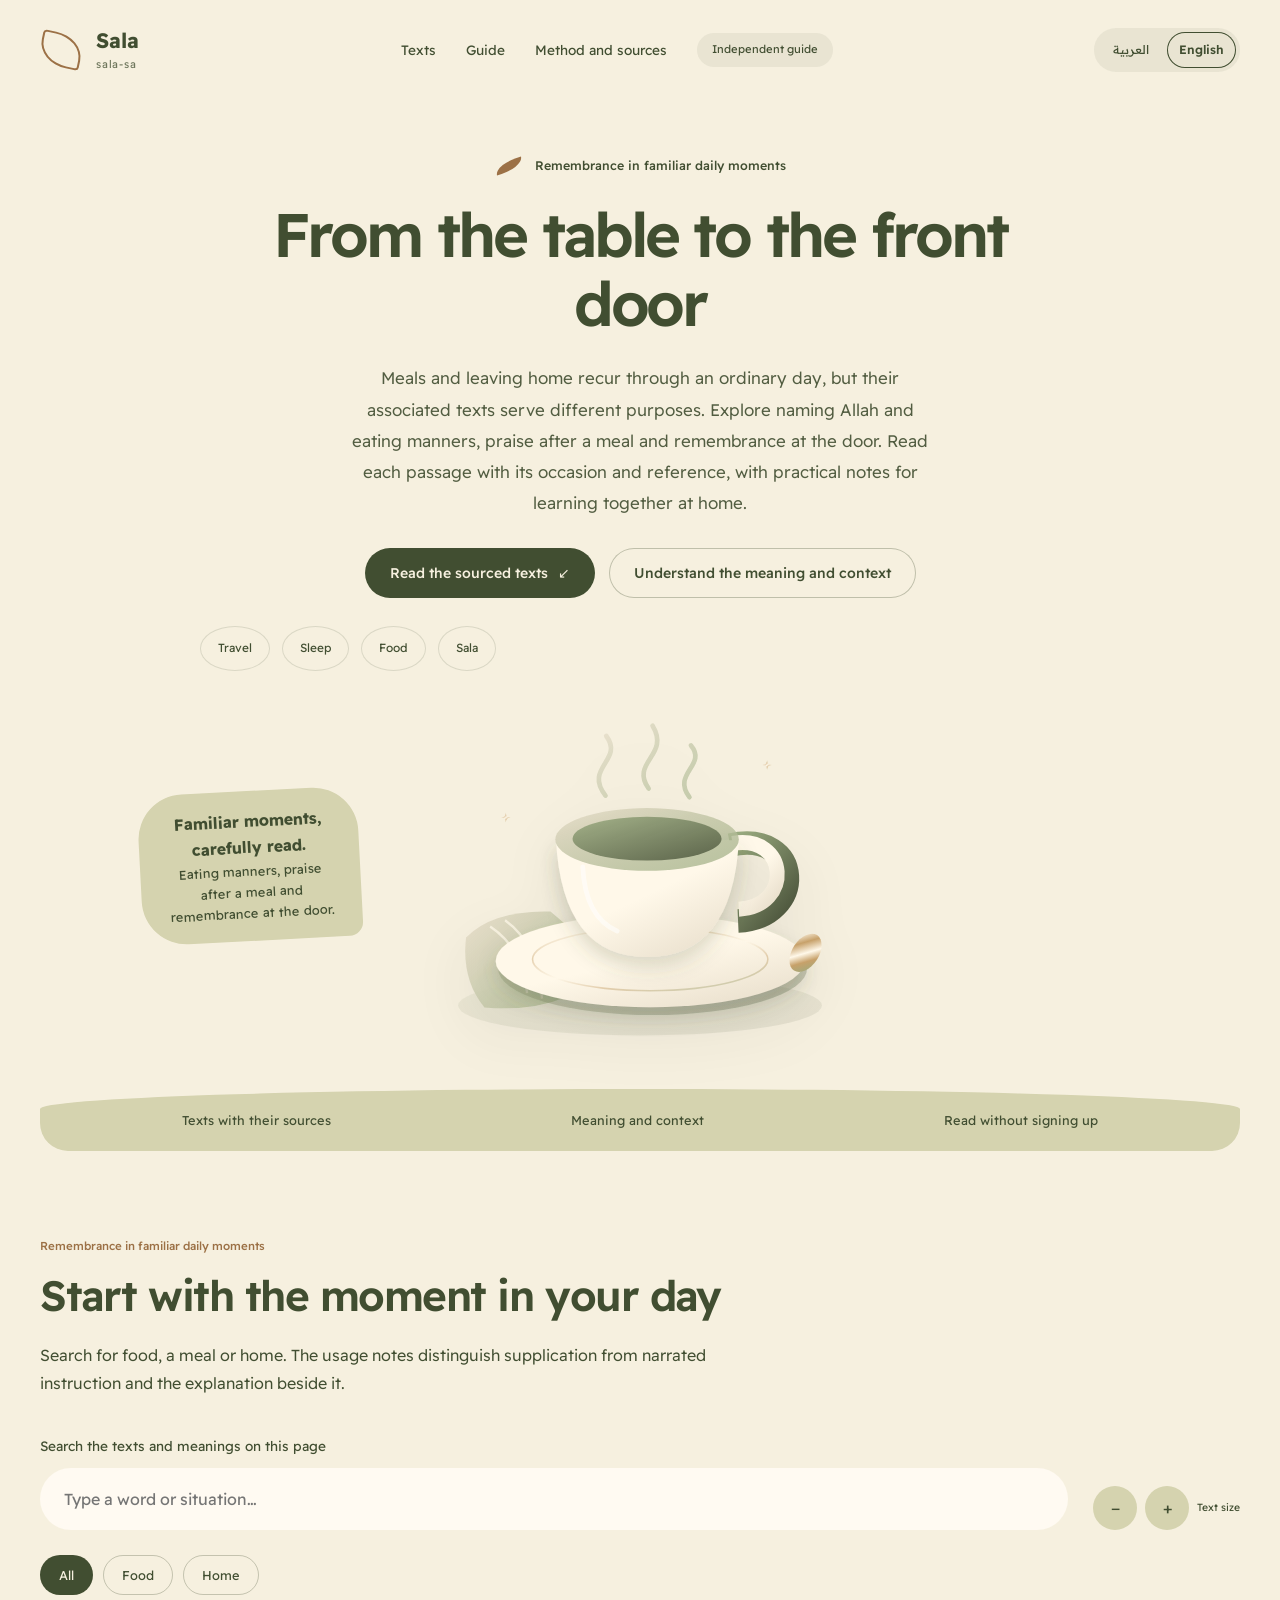
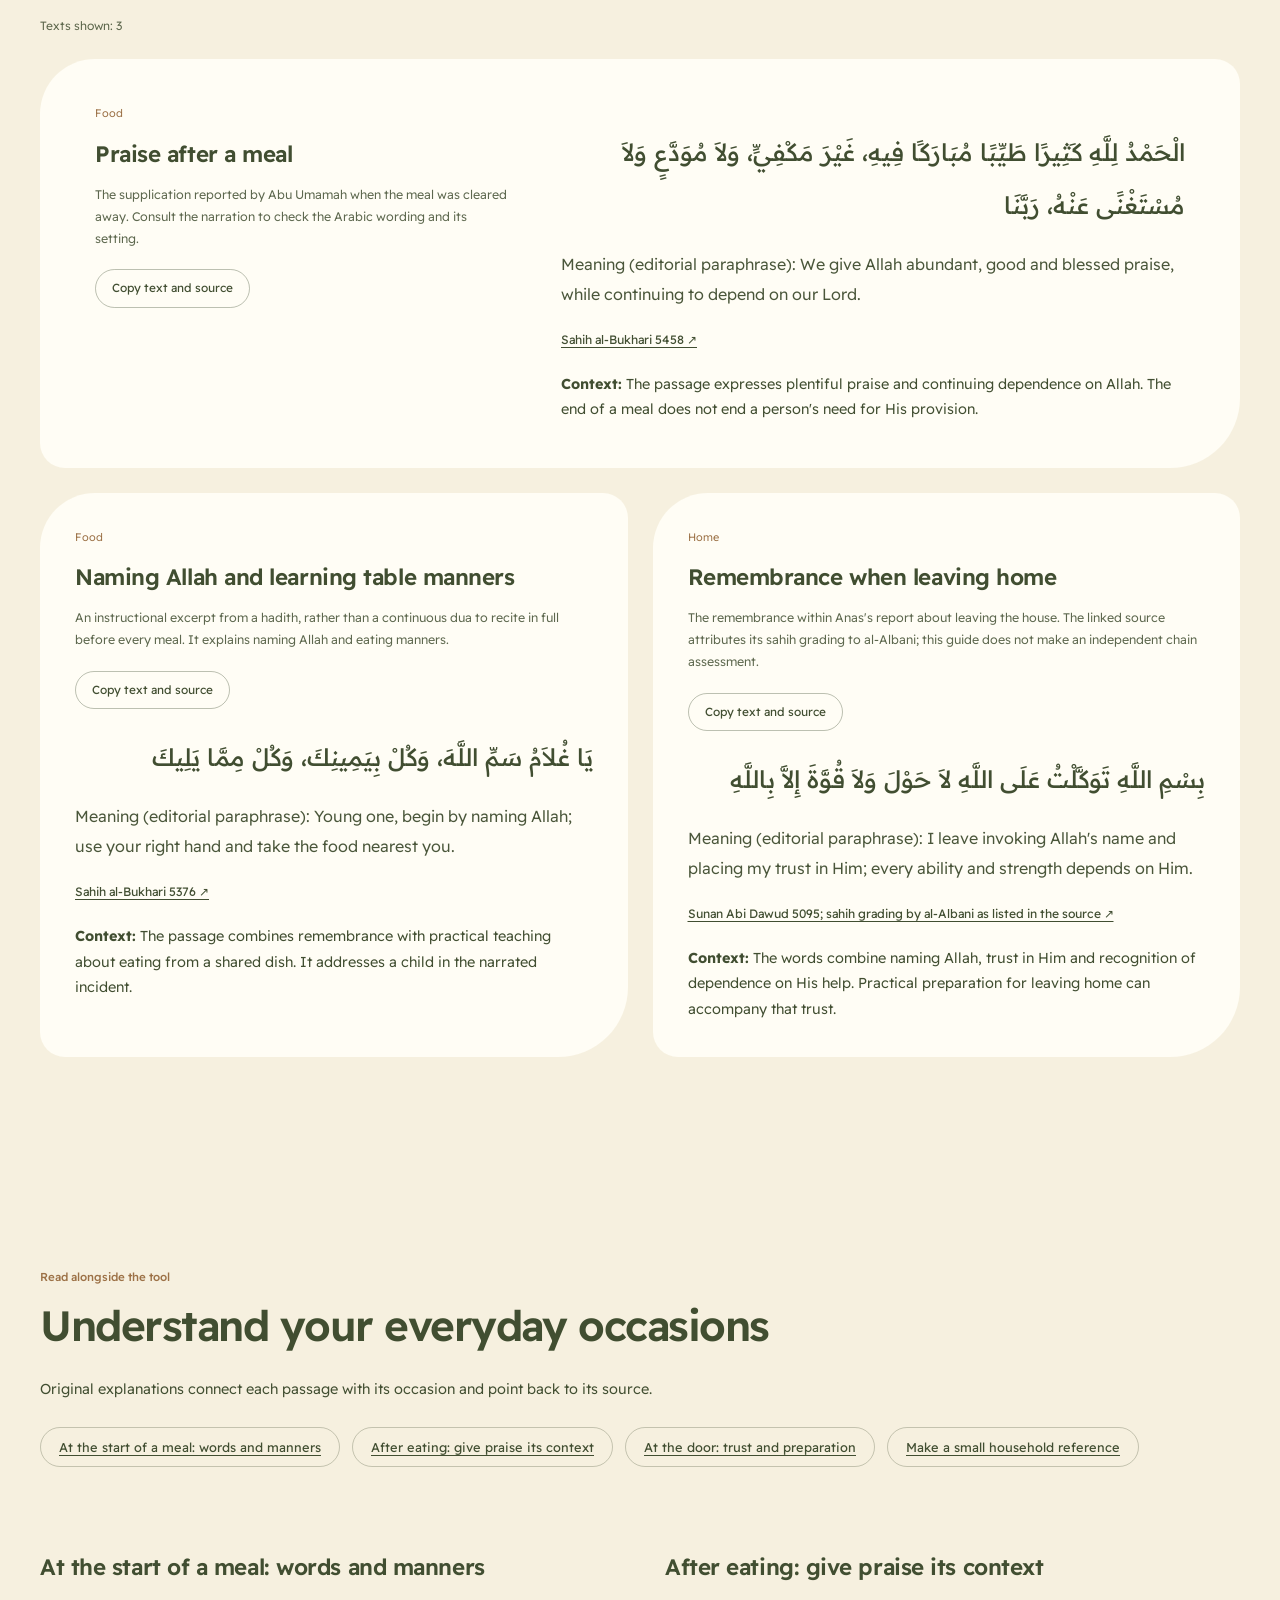
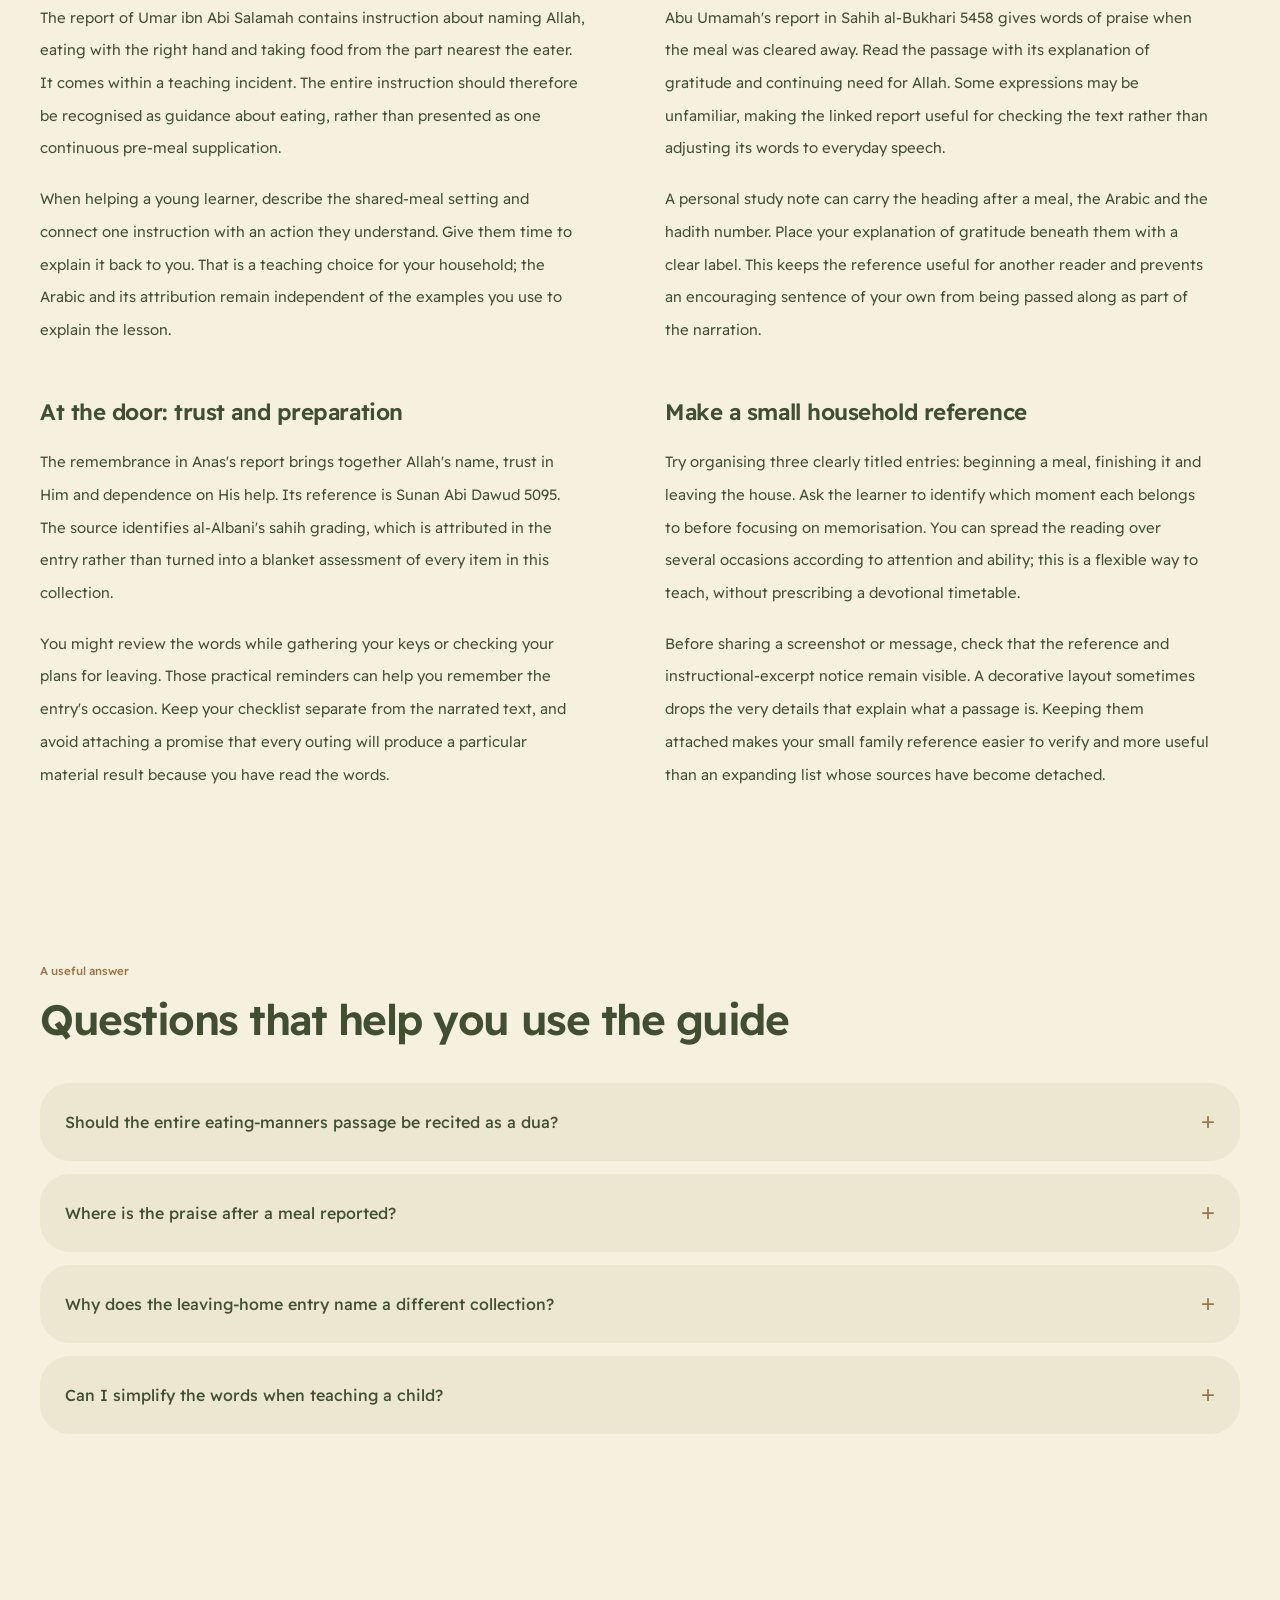
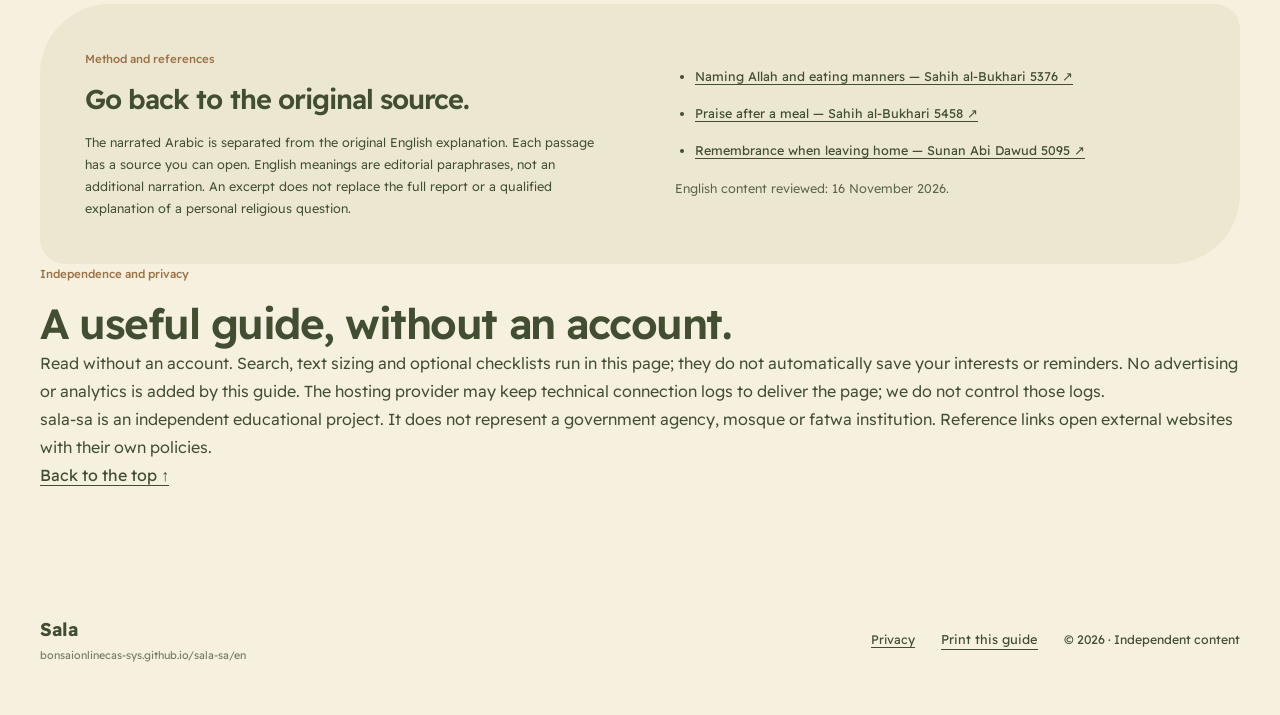
==== en/index.html @ 581a008d "Add reviewed English editions and reciprocal language navigation" ====
<!doctype html>
<html lang="en" dir="ltr"><head><meta charset="utf-8"><meta name="viewport" content="width=device-width,initial-scale=1"><title>Meal and Leaving-Home Duas: Words, Manners and Sources | sala-sa</title><meta name="description" content="Meals and leaving home recur through an ordinary day, but their associated texts serve different purposes. Explore naming Allah and eating manners, praise after a meal and remembrance at the door. Read each passage with its occasion and reference, with practical notes for learning together at home."><meta name="robots" content="index,follow,max-image-preview:large"><link rel="canonical" href="https://bonsaionlinecas-sys.github.io/sala-sa/en/"><meta name="theme-color" content="#f6f0df"><meta property="og:type" content="website"><meta property="og:title" content="Meal and Leaving-Home Duas: Words, Manners and Sources | sala-sa"><meta property="og:description" content="Meals and leaving home recur through an ordinary day, but their associated texts serve different purposes. Explore naming Allah and eating manners, praise after a meal and remembrance at the door. Read each passage with its occasion and reference, with practical notes for learning together at home."><meta property="og:url" content="https://bonsaionlinecas-sys.github.io/sala-sa/en/"><meta property="og:locale" content="en_US"><meta name="twitter:card" content="summary"><link rel="icon" href="../assets/icon.svg" type="image/svg+xml"><link rel="preload" href="../assets/readex-pro.ttf" as="font" type="font/ttf" crossorigin=""><link rel="stylesheet" href="../assets/style.css"><script type="module" src="../assets/app.en.mjs"></script><meta content="dua before eating, dua after eating, eating manners, leaving home dua, naming Allah before food" name="keywords"><script type="application/ld+json">{"@context":"https://schema.org","@graph":[{"@type":"WebSite","@id":"https://bonsaionlinecas-sys.github.io/sala-sa/#website","url":"https://bonsaionlinecas-sys.github.io/sala-sa/","name":"sala-sa","inLanguage":["ar","en"]},{"@type":"WebPage","@id":"https://bonsaionlinecas-sys.github.io/sala-sa/en/#webpage","url":"https://bonsaionlinecas-sys.github.io/sala-sa/en/","name":"Meal and Leaving-Home Duas: Words, Manners and Sources | sala-sa","description":"Meals and leaving home recur through an ordinary day, but their associated texts serve different purposes. Explore naming Allah and eating manners, praise after a meal and remembrance at the door. Read each passage with its occasion and reference, with practical notes for learning together at home.","inLanguage":"en","dateModified":"2026-11-16","isPartOf":{"@id":"https://bonsaionlinecas-sys.github.io/sala-sa/#website"},"translationOfWork":{"@type":"WebPage","@id":"https://bonsaionlinecas-sys.github.io/sala-sa/#webpage","url":"https://bonsaionlinecas-sys.github.io/sala-sa/","inLanguage":"ar"},"hasPart":[{"@type":"CreativeWork","name":"At the start of a meal: words and manners","url":"https://bonsaionlinecas-sys.github.io/sala-sa/en/#guide-0","inLanguage":"en"},{"@type":"CreativeWork","name":"After eating: give praise its context","url":"https://bonsaionlinecas-sys.github.io/sala-sa/en/#guide-1","inLanguage":"en"},{"@type":"CreativeWork","name":"At the door: trust and preparation","url":"https://bonsaionlinecas-sys.github.io/sala-sa/en/#guide-2","inLanguage":"en"},{"@type":"CreativeWork","name":"Make a small household reference","url":"https://bonsaionlinecas-sys.github.io/sala-sa/en/#guide-3","inLanguage":"en"}]}]}</script><link href="https://bonsaionlinecas-sys.github.io/sala-sa/" hreflang="ar" rel="alternate"><link href="https://bonsaionlinecas-sys.github.io/sala-sa/en/" hreflang="en" rel="alternate"><link href="https://bonsaionlinecas-sys.github.io/sala-sa/" hreflang="x-default" rel="alternate"><link href="../assets/languages.css" data-language-styles="" rel="stylesheet"></head><body class="sala design-2" data-focus="home-and-food"><a href="#main" class="skip">Skip to content</a><header class="site-header wrap"><a class="brand" href="https://bonsaionlinecas-sys.github.io/sala-sa/en/" aria-label="Sala — home"><span class="brand-mark" aria-hidden="true"></span><span><strong>Sala</strong><small>sala-sa</small></span></a><nav class="site-nav" aria-label="Main navigation"><a href="#tool">Texts</a><a href="#guide">Guide</a><a class="nav-method" href="#sources">Method and sources</a><span class="nav-tip">Independent guide</span></nav><nav class="language-switch" aria-label="Language"><a href="https://bonsaionlinecas-sys.github.io/sala-sa/" lang="ar" hreflang="ar" dir="rtl">العربية</a><a href="https://bonsaionlinecas-sys.github.io/sala-sa/en/" lang="en" hreflang="en" aria-current="page">English</a></nav></header><main id="main"><section class="hero wrap" aria-label="Texts and situations" data-composition="daily-rituals"><div class="hero-copy"><p class="eyebrow">Remembrance in familiar daily moments</p><h1>From the table to the front door</h1><p class="hero-intro">Meals and leaving home recur through an ordinary day, but their associated texts serve different purposes. Explore naming Allah and eating manners, praise after a meal and remembrance at the door. Read each passage with its occasion and reference, with practical notes for learning together at home.</p><div class="hero-actions"><a class="btn" href="#tool">Read the sourced texts <span aria-hidden="true">↙</span></a><a class="btn btn-quiet" href="#guide">Understand the meaning and context</a></div><div class="hero-index"><span>Travel</span><span>Sleep</span><span>Food</span><span>Sala</span></div></div><div class="hero-art"><img src="../assets/hero.svg" alt="" width="640" height="560" fetchpriority="high"><p class="art-label">Text · meaning · source</p><aside class="hero-detail"><strong>Familiar moments, carefully read.</strong>Eating manners, praise after a meal and remembrance at the door.</aside></div></section><div class="top-ribbon wrap" aria-label="About this guide"><span>Texts with their sources</span><span>Meaning and context</span><span>Read without signing up</span></div><section id="tool" class="section wrap"><div class="section-head"><span class="section-kicker">Remembrance in familiar daily moments</span><h2>Start with the moment in your day</h2><p>Search for food, a meal or home. The usage notes distinguish supplication from narrated instruction and the explanation beside it.</p></div><div class="library-tools"><div class="search-field"><label for="library-search">Search the texts and meanings on this page</label><input type="search" disabled id="library-search" placeholder="Type a word or situation…" autocomplete="off"></div><div class="reading-actions" aria-label="Quoted-text size"><button disabled type="button" data-font-size="-0.1" aria-label="Smaller text">−</button><button disabled type="button" data-font-size="0.1" aria-label="Larger text">+</button><span id="reading-status" role="status">Text size</span></div></div><div class="filters" role="group" aria-label="Filter situations"><button disabled type="button" class="chip" data-situation-filter="all" aria-pressed="true">All</button><button disabled type="button" class="chip" data-situation-filter="food" aria-pressed="false">Food</button><button disabled type="button" class="chip" data-situation-filter="home" aria-pressed="false">Home</button></div><p class="search-status" id="search-status" role="status">Texts shown: 3</p><div class="library-list"><article class="library-entry featured" id="entry-meal-thanks" data-entry="meal-thanks" data-situation="food"><div><p class="entry-kicker">Food</p><h3>Praise after a meal</h3><p class="entry-usage">The supplication reported by Abu Umamah when the meal was cleared away. Consult the narration to check the Arabic wording and its setting.</p><button type="button" class="entry-copy" data-copy="citation-meal-thanks">Copy text and source</button></div><div><div id="citation-meal-thanks"><p class="citation-text" lang="ar" dir="rtl">الْحَمْدُ لِلَّهِ كَثِيرًا طَيِّبًا مُبَارَكًا فِيهِ، غَيْرَ مَكْفِيٍّ، وَلاَ مُوَدَّعٍ وَلاَ مُسْتَغْنًى عَنْهُ، رَبَّنَا</p><p class="english-meaning">Meaning (editorial paraphrase): We give Allah abundant, good and blessed praise, while continuing to depend on our Lord.</p><a class="source-label" href="https://sunnah.com/bukhari:5458" target="_blank" rel="noopener noreferrer">Sahih al-Bukhari 5458 ↗</a></div><p class="entry-meaning"><strong>Context:</strong> The passage expresses plentiful praise and continuing dependence on Allah. The end of a meal does not end a person's need for His provision.</p></div></article><article class="library-entry" id="entry-food-manners" data-entry="food-manners" data-situation="food"><div><p class="entry-kicker">Food</p><h3>Naming Allah and learning table manners</h3><p class="entry-usage">An instructional excerpt from a hadith, rather than a continuous dua to recite in full before every meal. It explains naming Allah and eating manners.</p><button type="button" class="entry-copy" data-copy="citation-food-manners">Copy text and source</button></div><div><div id="citation-food-manners"><p class="citation-text" lang="ar" dir="rtl">يَا غُلاَمُ سَمِّ اللَّهَ، وَكُلْ بِيَمِينِكَ، وَكُلْ مِمَّا يَلِيكَ</p><p class="english-meaning">Meaning (editorial paraphrase): Young one, begin by naming Allah; use your right hand and take the food nearest you.</p><a class="source-label" href="https://sunnah.com/bukhari:5376" target="_blank" rel="noopener noreferrer">Sahih al-Bukhari 5376 ↗</a></div><p class="entry-meaning"><strong>Context:</strong> The passage combines remembrance with practical teaching about eating from a shared dish. It addresses a child in the narrated incident.</p></div></article><article class="library-entry" id="entry-home-exit" data-entry="home-exit" data-situation="home"><div><p class="entry-kicker">Home</p><h3>Remembrance when leaving home</h3><p class="entry-usage">The remembrance within Anas's report about leaving the house. The linked source attributes its sahih grading to al-Albani; this guide does not make an independent chain assessment.</p><button type="button" class="entry-copy" data-copy="citation-home-exit">Copy text and source</button></div><div><div id="citation-home-exit"><p class="citation-text" lang="ar" dir="rtl">بِسْمِ اللَّهِ تَوَكَّلْتُ عَلَى اللَّهِ لاَ حَوْلَ وَلاَ قُوَّةَ إِلاَّ بِاللَّهِ</p><p class="english-meaning">Meaning (editorial paraphrase): I leave invoking Allah's name and placing my trust in Him; every ability and strength depends on Him.</p><a class="source-label" href="https://sunnah.com/abudawud:5095" target="_blank" rel="noopener noreferrer">Sunan Abi Dawud 5095; sahih grading by al-Albani as listed in the source ↗</a></div><p class="entry-meaning"><strong>Context:</strong> The words combine naming Allah, trust in Him and recognition of dependence on His help. Practical preparation for leaving home can accompany that trust.</p></div></article></div><p class="copy-status" id="copy-status" role="status"></p><noscript><p>Texts and sources remain visible without JavaScript. Enable it to search, filter and use the reading controls.</p></noscript></section><section id="guide" class="section wrap"><div class="guide-layout"><div class="guide-title"><span class="section-kicker">Read alongside the tool</span><h2>Understand your everyday occasions</h2><p>Original explanations connect each passage with its occasion and point back to its source.</p><div class="reading-strip"><a class="chip" href="#guide-0">At the start of a meal: words and manners</a><a class="chip" href="#guide-1">After eating: give praise its context</a><a class="chip" href="#guide-2">At the door: trust and preparation</a><a class="chip" href="#guide-3">Make a small household reference</a></div></div><div class="guide-list"><article class="guide-article" id="guide-0"><h3>At the start of a meal: words and manners</h3><p>The report of Umar ibn Abi Salamah contains instruction about naming Allah, eating with the right hand and taking food from the part nearest the eater. It comes within a teaching incident. The entire instruction should therefore be recognised as guidance about eating, rather than presented as one continuous pre-meal supplication.</p><p>When helping a young learner, describe the shared-meal setting and connect one instruction with an action they understand. Give them time to explain it back to you. That is a teaching choice for your household; the Arabic and its attribution remain independent of the examples you use to explain the lesson.</p></article><article class="guide-article" id="guide-1"><h3>After eating: give praise its context</h3><p>Abu Umamah's report in Sahih al-Bukhari 5458 gives words of praise when the meal was cleared away. Read the passage with its explanation of gratitude and continuing need for Allah. Some expressions may be unfamiliar, making the linked report useful for checking the text rather than adjusting its words to everyday speech.</p><p>A personal study note can carry the heading after a meal, the Arabic and the hadith number. Place your explanation of gratitude beneath them with a clear label. This keeps the reference useful for another reader and prevents an encouraging sentence of your own from being passed along as part of the narration.</p></article><article class="guide-article" id="guide-2"><h3>At the door: trust and preparation</h3><p>The remembrance in Anas's report brings together Allah's name, trust in Him and dependence on His help. Its reference is Sunan Abi Dawud 5095. The source identifies al-Albani's sahih grading, which is attributed in the entry rather than turned into a blanket assessment of every item in this collection.</p><p>You might review the words while gathering your keys or checking your plans for leaving. Those practical reminders can help you remember the entry's occasion. Keep your checklist separate from the narrated text, and avoid attaching a promise that every outing will produce a particular material result because you have read the words.</p></article><article class="guide-article" id="guide-3"><h3>Make a small household reference</h3><p>Try organising three clearly titled entries: beginning a meal, finishing it and leaving the house. Ask the learner to identify which moment each belongs to before focusing on memorisation. You can spread the reading over several occasions according to attention and ability; this is a flexible way to teach, without prescribing a devotional timetable.</p><p>Before sharing a screenshot or message, check that the reference and instructional-excerpt notice remain visible. A decorative layout sometimes drops the very details that explain what a passage is. Keeping them attached makes your small family reference easier to verify and more useful than an expanding list whose sources have become detached.</p></article></div></div></section><section id="faq" class="section wrap"><div class="section-head"><span class="section-kicker">A useful answer</span><h2 id="faq-title">Questions that help you use the guide</h2></div><div class="faq-list"><details><summary>Should the entire eating-manners passage be recited as a dua?</summary><p>Sahih al-Bukhari 5376 records an instruction. The entry explains naming Allah and eating manners, while its usage note identifies the kind of passage being shown.</p></details><details><summary>Where is the praise after a meal reported?</summary><p>The displayed passage comes from Abu Umamah's report in Sahih al-Bukhari 5458. Use the direct reference when comparing another copy.</p></details><details><summary>Why does the leaving-home entry name a different collection?</summary><p>Its reference is Sunan Abi Dawud 5095. The entry preserves the collection name and attributes the grading as listed by the linked source.</p></details><details><summary>Can I simplify the words when teaching a child?</summary><p>Explain the meaning in language the child understands, while keeping the quoted Arabic as its source gives it. Label your explanation so that it can be distinguished from the narration.</p></details></div></section><section id="sources" class="section wrap"><div class="sources-layout"><div><span class="section-kicker">Method and references</span><h2>Go back to the original source.</h2><p>The narrated Arabic is separated from the original English explanation. Each passage has a source you can open. English meanings are editorial paraphrases, not an additional narration. An excerpt does not replace the full report or a qualified explanation of a personal religious question.</p></div><div><ul class="source-list"><li><a href="https://sunnah.com/bukhari:5376" target="_blank" rel="noopener noreferrer">Naming Allah and eating manners — Sahih al-Bukhari 5376 ↗</a></li><li><a href="https://sunnah.com/bukhari:5458" target="_blank" rel="noopener noreferrer">Praise after a meal — Sahih al-Bukhari 5458 ↗</a></li><li><a href="https://sunnah.com/abudawud:5095" target="_blank" rel="noopener noreferrer">Remembrance when leaving home — Sunan Abi Dawud 5095 ↗</a></li></ul><p class="small-note">English content reviewed: 16 November 2026.</p></div></div><div class="privacy-block" id="privacy"><span class="section-kicker">Independence and privacy</span><h2>A useful guide, without an account.</h2><p>Read without an account. Search, text sizing and optional checklists run in this page; they do not automatically save your interests or reminders. No advertising or analytics is added by this guide. The hosting provider may keep technical connection logs to deliver the page; we do not control those logs.</p><p>sala-sa is an independent educational project. It does not represent a government agency, mosque or fatwa institution. Reference links open external websites with their own policies.</p><a href="#main">Back to the top ↑</a></div></section></main><footer class="site-footer wrap"><div><strong>Sala</strong><small>bonsaionlinecas-sys.github.io/sala-sa/en</small></div><div class="footer-actions"><a href="#privacy">Privacy</a><button disabled type="button" class="text-button" id="print-page">Print this guide</button><span>© 2026 · Independent content</span></div></footer></body></html>
---- assets/style.css ----
@font-face{font-family:Readex;src:url('./readex-pro.ttf') format('truetype');font-display:swap;font-weight:100 900}
:root{--bg:#f6f0df;--ink:#414e31;--soft:#d5d3af;--accent:#9c7146;--panel:#fffaf2;--panel-ink:#414e31;--quote-size:1.5rem;color-scheme:light}
*{box-sizing:border-box}html{scroll-behavior:smooth;scroll-padding-top:35px}body{margin:0;background:var(--bg);color:var(--ink);font-family:Readex,Tahoma,sans-serif;line-height:1.95;overflow-x:clip}button,input,select{font:inherit}button,a,input,select,summary{-webkit-tap-highlight-color:transparent}a{color:inherit;text-underline-offset:.25em}a:hover{text-decoration-thickness:2px}button{cursor:pointer}button:disabled{cursor:not-allowed;opacity:.65}button:focus-visible,a:focus-visible,summary:focus-visible,input:focus-visible,select:focus-visible{outline:3px solid var(--accent);outline-offset:5px}img,svg{max-width:100%}img{display:block}h1,h2,h3,p{margin:0}h1,h2,h3{line-height:1.35;font-weight:600}h1{font-size:clamp(2.8rem,4.8vw,4.7rem);letter-spacing:-.055em;max-width:820px}h2{font-size:clamp(1.9rem,3.3vw,3.1rem);letter-spacing:-.035em}h3{font-size:1.3rem;letter-spacing:-.02em}p{font-weight:350}button,input,select{max-width:100%}[hidden]{display:none!important}.wrap{width:min(1240px,calc(100% - 80px));margin-inline:auto}.skip{position:absolute;inset-block-start:-100px;inset-inline-start:20px;padding:10px 20px;background:var(--panel);color:var(--panel-ink);z-index:10}.skip:focus{inset-block-start:10px}.site-header{min-height:100px;display:flex;align-items:center;justify-content:space-between;gap:24px;position:relative;z-index:2}.brand{text-decoration:none;display:flex;align-items:center;gap:14px}.brand-mark{width:35px;height:45px;position:relative;border:2px solid var(--accent);border-radius:60% 60% 28% 28%;transform:rotate(-6deg)}.sala .brand-mark{width:42px;height:34px;border-radius:10% 70% 10% 70%;transform:rotate(12deg)}.brand strong{display:block;font-size:1.3rem;line-height:1.35}.brand small{font-size:.68rem;display:block;direction:ltr;letter-spacing:.07em;opacity:.75}.site-nav{display:flex;gap:30px;align-items:center;font-size:.85rem}.site-nav a{text-decoration:none}.nav-tip{font-size:.7rem;padding:7px 15px;border-radius:30px;background:color-mix(in srgb,var(--ink),transparent 93%)}.eyebrow{display:flex;align-items:center;gap:12px;font-size:.78rem;font-weight:500;margin-bottom:23px}.eyebrow:before{content:'';width:28px;height:12px;background:var(--accent);border-radius:100% 0 100% 0;transform:rotate(-15deg)}.hero{position:relative;display:grid;grid-template-columns:1.05fr 1fr;align-items:center;gap:30px;min-height:650px;padding-block:36px 68px}.hero-copy{position:relative;z-index:1}.hero-intro{font-size:1.05rem;max-width:600px;margin-top:25px;line-height:2.1;opacity:.9}.hero-actions{display:flex;gap:14px;align-items:center;flex-wrap:wrap;margin-top:30px}.btn{display:inline-flex;justify-content:center;align-items:center;gap:10px;text-decoration:none;border:0;border-radius:50px;padding:13px 25px;min-height:48px;font-weight:500;font-size:.88rem;background:var(--ink);color:var(--bg)}.btn-quiet{background:transparent;box-shadow:inset 0 0 0 1px color-mix(in srgb,var(--ink),transparent 70%);color:var(--ink)}.hero-art{position:relative;min-width:0}.hero-art img{width:100%;height:500px;object-fit:contain;filter:drop-shadow(0 22px 26px rgba(35,30,23,.07))}.art-label{font-size:.7rem;display:flex;align-items:center;justify-content:center;gap:15px;opacity:.8}.art-label:before,.art-label:after{content:'';width:20px;height:5px;background:var(--soft);border-radius:100%}.hero-detail{max-width:340px;position:absolute;bottom:12px;inset-inline-end:0;font-size:.8rem;padding:17px 27px;background:var(--soft);color:var(--panel-ink);border-radius:45px 45px 14px 45px;transform:rotate(-3deg)}.hero-detail strong{display:block;font-size:1rem}.top-ribbon{padding:20px 32px;border-radius:50% 50% 28px 28px/20px 20px 28px 28px;background:var(--soft);color:var(--panel-ink);display:flex;justify-content:space-around;gap:20px;flex-wrap:wrap;font-size:.8rem}.section{padding-block:85px}.section-head{margin-bottom:37px;max-width:850px}.section-head p{max-width:740px;margin-top:20px}.section-kicker{font-size:.72rem;font-weight:500;color:var(--accent);display:block;margin-bottom:14px}.tool-panel{background:var(--panel);color:var(--panel-ink);border-radius:70px 28px 80px 28px;padding:45px;position:relative;box-shadow:0 18px 70px rgba(60,40,25,.04)}.tool-panel h2{font-size:clamp(1.9rem,3vw,2.7rem)}.tool-panel .section-head{margin-bottom:28px}.tool-panel .btn{background:var(--panel-ink);color:var(--panel)}.tool-panel .btn-quiet{background:transparent;color:var(--panel-ink)}.fields{display:grid;grid-template-columns:1.1fr 1fr 1fr 1fr;gap:15px}.field label{display:block;font-size:.75rem;margin:0 7px 7px;font-weight:450}.field input,.field select{width:100%;padding:12px 15px;border:1px solid color-mix(in srgb,var(--panel-ink),transparent 80%);border-radius:25px;background:#fffdf7;color:#313c35;min-height:49px;font-size:.82rem}.form-actions{display:flex;align-items:center;gap:15px;flex-wrap:wrap;margin-top:22px}.form-error{color:#a12828;min-height:1.5em;font-size:.84rem}.form-status,.small-note{font-size:.76rem;margin-top:15px;opacity:.85}.schedule-heading{margin-top:35px;display:flex;align-items:center;justify-content:space-between;gap:15px;flex-wrap:wrap}.schedule-heading h3{font-size:1.05rem}.coordinate-note{font-size:.7rem}.times-row{display:grid;grid-template-columns:repeat(6,1fr);gap:10px;margin-top:20px}.time-pill{background:color-mix(in srgb,var(--soft),#fff 45%);border-radius:50% 50% 35% 35%/40% 40% 30% 30%;padding:24px 8px;text-align:center}.time-pill strong{font-size:clamp(1.4rem,2.4vw,2.1rem);display:block;direction:ltr;line-height:1.5;letter-spacing:-.05em}.time-pill span{font-size:.83rem}.time-pill small{font-size:.6rem;display:block;opacity:.8}.time-pill.sunrise{background:transparent;box-shadow:inset 0 0 0 1px color-mix(in srgb,var(--panel-ink),transparent 88%)}.result-extras{display:flex;align-items:center;justify-content:space-between;gap:30px;margin-top:30px;padding:22px 28px;background:color-mix(in srgb,var(--soft),transparent 60%);border-radius:35px}.next-widget strong{font-size:1.4rem;display:block}.next-widget span{font-size:.78rem}.countdown{font-size:2rem;font-variant-numeric:tabular-nums;direction:ltr;display:block;letter-spacing:.05em}.tool-footnote{font-size:.72rem;max-width:800px;line-height:1.9;margin-top:18px}.city-pills,.filters{display:flex;gap:10px;flex-wrap:wrap}.city-pills{margin-top:22px}.chip{border:1px solid color-mix(in srgb,var(--ink),transparent 72%);color:inherit;background:transparent;padding:8px 18px;border-radius:30px;font-size:.8rem}.tool-panel .chip{border-color:color-mix(in srgb,var(--panel-ink),transparent 75%)}.chip[aria-pressed=true]{color:var(--bg);background:var(--ink)}.compare-panel{margin-top:25px;display:grid;grid-template-columns:.85fr 1.6fr;gap:50px;align-items:center;padding:42px;border-radius:30px 70px 30px 70px;background:color-mix(in srgb,var(--soft),transparent 70%)}.comparison-rows{display:grid;gap:8px;margin-top:15px}.comparison-row{display:grid;grid-template-columns:.8fr 1fr 1fr 1fr;gap:8px;padding:10px 17px;border-radius:25px;background:color-mix(in srgb,var(--bg),transparent 25%);font-size:.8rem}.comparison-row bdi{font-weight:500}.comparison-row small{font-size:.7rem}.table-shell{overflow-x:auto;border-radius:24px;margin-top:25px}.month-table{width:100%;border-spacing:0 7px;white-space:nowrap;font-size:.75rem;text-align:center}.month-table th{padding:12px 10px}.month-table td{background:color-mix(in srgb,var(--soft),transparent 65%);padding:11px 10px}.month-table td:first-child{border-radius:0 20px 20px 0}.month-table td:last-child{border-radius:20px 0 0 20px}.calendar-details{margin-top:25px;padding:25px 30px;border-radius:35px;background:color-mix(in srgb,var(--soft),transparent 62%)}summary{cursor:pointer;list-style:none;display:flex;justify-content:space-between;align-items:center;gap:16px;font-weight:450}summary:after{content:'+';font-size:1.5rem;color:var(--accent);font-family:Arial,sans-serif}details[open]>summary:after{content:'−'}summary::-webkit-details-marker{display:none}.iqamah-panel{display:grid;grid-template-columns:1fr 1fr;gap:25px;margin-top:25px;padding:28px;background:color-mix(in srgb,var(--soft),transparent 55%);border-radius:40px}.iqamah-panel .fields{grid-template-columns:1fr 1fr}.iqamah-panel output{font-size:1.1rem;font-weight:500;display:block;margin-top:15px}.guide-layout{display:grid;grid-template-columns:.65fr 1.35fr;gap:85px}.guide-title{position:sticky;top:35px;align-self:start}.guide-title p{margin-top:25px;font-size:.9rem}.guide-list{display:grid;gap:35px}.guide-article{position:relative;padding:0 30px 0 0;scroll-margin-top:35px}.article-number{position:absolute;right:0;top:4px;font-size:.7rem;color:var(--accent)}.guide-article p{margin-top:18px;font-size:.93rem;line-height:2.2}.guide-article h3{font-size:1.4rem}.guide-nav{display:flex;gap:10px;flex-wrap:wrap;margin-bottom:25px}.guide-nav a{font-size:.73rem;text-decoration:none;padding:8px 15px;border-radius:24px;background:color-mix(in srgb,var(--ink),transparent 94%)}.faq-layout{display:grid;grid-template-columns:.7fr 1.3fr;gap:65px}.faq-list{display:grid;gap:13px}.faq-list details{border-radius:30px;background:color-mix(in srgb,var(--soft),transparent 68%);padding:18px 25px}.faq-list details p{margin-top:15px;font-size:.87rem}.sources-layout{display:grid;grid-template-columns:1fr 1fr;gap:70px;border-radius:70px 25px 70px 25px;background:color-mix(in srgb,var(--soft),transparent 68%);padding:45px}.sources-layout h2{font-size:1.7rem}.sources-layout p,.sources-layout li{font-size:.79rem;margin-top:15px}.sources-layout ul{padding-inline-start:20px}.site-footer{display:flex;justify-content:space-between;gap:25px;align-items:center;padding-block:40px 50px;font-size:.77rem}.site-footer strong{display:block;font-size:1.15rem}.site-footer small{display:block;direction:ltr;font-size:.67rem;opacity:.7}.footer-actions{display:flex;align-items:center;gap:20px}.text-button{border:0;background:transparent;color:inherit;font-size:.8rem;text-decoration:underline;text-underline-offset:.4em}.library-tools{display:flex;align-items:end;justify-content:space-between;gap:25px;flex-wrap:wrap;margin-bottom:25px}.search-field{flex:1;min-width:200px}.search-field label{font-size:.85rem;display:block;margin-bottom:10px}.search-field input{background:var(--panel);color:var(--panel-ink);padding:17px 24px;border:0;width:100%;border-radius:40px;font:inherit}.reading-actions{display:flex;gap:8px;align-items:center}.reading-actions button{width:44px;height:44px;border:0;border-radius:50%;background:var(--soft);color:var(--panel-ink)}.reading-actions span{font-size:.65rem;max-width:100px}.filters{margin-block:20px}.search-status{font-size:.75rem;min-height:2em;opacity:.85}.library-list{display:grid;grid-template-columns:repeat(2,minmax(0,1fr));gap:25px;margin-top:20px}.library-entry{padding:35px;border-radius:35px 65px 30px 45px;background:var(--panel);color:var(--panel-ink)}.library-entry.featured{grid-column:1/-1;padding:45px 55px;border-radius:60px 30px 80px 30px;display:grid;grid-template-columns:.6fr 1.4fr;gap:50px}.library-entry h3{font-size:1.4rem}.entry-kicker{font-size:.68rem;color:var(--accent);margin-bottom:15px}.citation-text{font-size:var(--quote-size);line-height:2.2;font-weight:450;margin-top:22px}.entry-meaning{margin-top:20px;font-size:.9rem}.entry-usage{margin-top:14px;font-size:.78rem;opacity:.85}.source-label{font-size:.76rem;display:inline-block;margin-top:20px;text-decoration-thickness:1px}.entry-copy{display:block;margin-top:20px;border:1px solid color-mix(in srgb,var(--panel-ink),transparent 65%);background:transparent;color:inherit;border-radius:30px;padding:8px 16px;font-size:.74rem}.copy-status{font-size:.78rem;min-height:2em;margin-top:15px}.checklist{display:grid;gap:14px;margin-top:25px;padding:28px;border-radius:40px;background:color-mix(in srgb,var(--soft),transparent 70%)}.checklist label{display:flex;gap:12px;align-items:flex-start;font-size:.83rem}.checklist input{margin-top:8px;accent-color:var(--accent);width:17px;height:17px;flex:0 0 17px}.reading-strip{display:flex;gap:12px;flex-wrap:wrap;margin-top:25px}.reading-strip button{background:transparent;border:1px solid color-mix(in srgb,var(--ink),transparent 70%);color:inherit;border-radius:35px;padding:10px 18px;font-size:.75rem}.counter-panel{display:grid;grid-template-columns:1fr 1fr;gap:55px;align-items:center;background:var(--soft);color:var(--panel-ink);border-radius:60px 30px 60px 30px;padding:40px;margin-block:25px}.counter-disc{width:205px;height:205px;border-radius:50%;display:flex;flex-direction:column;justify-content:center;align-items:center;background:var(--panel);margin-inline:auto;box-shadow:0 16px 30px #0001}.counter-disc output{font-size:2.8rem;direction:ltr;letter-spacing:-.07em}.counter-disc button{margin-top:15px}.counter-panel select{background:var(--panel);color:var(--panel-ink);border:0;padding:10px 20px;border-radius:25px}.counter-panel label{display:block;font-size:.8rem;margin-block:12px}.counter-panel p{font-size:.85rem}.counter-total{font-size:1.1rem!important;font-weight:500}.grand-word{font-size:clamp(3rem,10vw,9rem);line-height:1;color:var(--soft);font-weight:600;letter-spacing:-.065em}.hero-arch{padding:35px;border-radius:48% 48% 25px 25px;background:color-mix(in srgb,var(--soft),transparent 55%)}.editor-note{padding:23px 30px;border-radius:38px 10px 38px 38px;background:var(--soft);color:var(--panel-ink);font-size:.8rem}.hero-index{display:flex;gap:12px;flex-wrap:wrap;margin-top:28px}.hero-index span{border-radius:50%;padding:12px 18px;box-shadow:inset 0 0 0 1px color-mix(in srgb,var(--ink),transparent 85%);font-size:.74rem}.design-0.awqat .hero:before{content:'';position:absolute;left:-15vw;top:40px;width:70vw;height:600px;background:radial-gradient(ellipse,var(--soft),transparent 70%);border-radius:50%;z-index:-1}.design-0 .hero-art{transform:translateY(22px)}.design-1.awqat .hero{grid-template-columns:.85fr 1.35fr}.design-1.awqat .hero-copy{order:2}.design-1.awqat .hero-art{order:1}.design-1.awqat h1{font-size:clamp(2.8rem,4.5vw,4.2rem)}.design-1.awqat .tool-panel{border-radius:35px 120px 35px 60px}.design-1.awqat .compare-panel{grid-template-columns:1fr;max-width:950px;margin-inline:auto;padding:45px 65px;border-radius:80px 40px 90px 40px}.design-1.awqat .guide-layout{grid-template-columns:1fr}.design-1.awqat .guide-list{grid-template-columns:1fr 1fr;gap:45px}.design-1.awqat .guide-title{position:static;max-width:750px}.design-2.awqat .hero{display:block;text-align:center;padding-top:55px;min-height:800px}.design-2.awqat .hero-copy{max-width:900px;margin:auto}.design-2.awqat .eyebrow,.design-2.awqat .hero-actions{justify-content:center}.design-2.awqat h1,.design-2.awqat .hero-intro{margin-inline:auto}.design-2.awqat .hero-art{width:60%;margin:-10px auto -40px;max-width:600px}.design-2.awqat .hero-art img{height:380px}.design-2.awqat .hero-detail{right:auto;left:-140px;bottom:90px;max-width:230px;transform:rotate(5deg)}.design-2.awqat .tool-panel{border-radius:100px 100px 35px 35px;padding-top:55px}.design-2.awqat .guide-list{gap:45px}.design-2.awqat .guide-article{background:color-mix(in srgb,var(--soft),transparent 65%);border-radius:40px 65px 40px 25px;padding:30px 45px}.design-2.awqat .article-number{right:20px;top:35px}.design-3.awqat .hero{grid-template-columns:1fr .9fr;min-height:590px}.design-3.awqat .hero-art{padding-top:20px;background:var(--soft);border-radius:48% 48% 15% 30%;transform:rotate(3deg)}.design-3.awqat .hero-art img{height:420px;transform:rotate(-3deg)}.design-3.awqat .tool-panel{border-radius:35px 35px 100px 35px}.design-3.awqat .calendar-details{background:var(--panel);color:var(--panel-ink);border-radius:65px 25px 65px 25px;padding:35px}.design-3.awqat .guide-layout{grid-template-columns:1fr}.design-3.awqat .guide-title{position:static;display:grid;grid-template-columns:.8fr 1.2fr;gap:30px}.design-3.awqat .guide-list{grid-template-columns:1fr 1fr}.design-4.awqat .hero{grid-template-columns:1fr 1fr;min-height:740px}.design-4.awqat .hero-art{border-radius:50%;background:radial-gradient(ellipse,#35625566,transparent 70%)}.design-4.awqat .hero-detail{bottom:60px;left:0;right:auto;transform:rotate(5deg)}.design-4.awqat .hero-next{margin-top:30px;padding:25px 30px;border-radius:50px;background:#ffffff0c}.design-4.awqat .hero-next strong{font-size:2rem}.design-4.awqat .hero-next .countdown{font-size:3rem;color:var(--soft)}.design-4.awqat .tool-panel{border-radius:80px 30px 80px 30px}.design-4.awqat .guide-article{padding:30px 40px;border-radius:40px;background:#ffffff08}.design-4.awqat .article-number{right:17px;top:36px}.design-5.awqat .hero{grid-template-columns:.9fr 1.1fr;gap:60px}.design-5.awqat .hero-art img{height:550px}.design-5.awqat .hero-copy{padding-top:50px}.design-5.awqat .hero-index span{border-radius:30px;background:var(--soft);border:0}.design-5.awqat .guide-layout{grid-template-columns:.8fr 1.2fr}.design-5.awqat .guide-article{padding:30px 40px;border-radius:70px 20px 45px 25px;background:color-mix(in srgb,var(--soft),transparent 70%)}.design-5.awqat .article-number{right:18px;top:35px}.design-6.awqat .hero{grid-template-columns:1fr 1fr;min-height:640px}.design-6.awqat .hero-art{margin-inline-start:-35px}.design-6.awqat .hero-art img{height:520px}.design-6.awqat .hero-detail{bottom:-5px;right:70px;transform:rotate(3deg)}.design-6.awqat .top-ribbon{border-radius:70% 30% 30px 30px/35px 35px 30px 30px;padding-block:30px}.design-6.awqat .guide-layout{grid-template-columns:1fr}.design-6.awqat .guide-title{position:static;max-width:750px}.design-6.awqat .guide-list{grid-template-columns:1fr 1fr;gap:45px}.design-7.awqat .hero-copy{order:2}.design-7.awqat .hero-art{order:1;background:color-mix(in srgb,var(--soft),transparent 55%);border-radius:45% 45% 30% 30%}.design-7.awqat .hero{gap:60px}.design-7.awqat .tool-panel{border-radius:100px 35px 45px 80px}.design-7.awqat .guide-article:nth-child(even){margin-inline-start:50px}.design-0.sala .hero-art img{height:530px}.design-0.sala .hero{gap:60px}.design-0.sala .library-entry.featured{border-radius:120px 35px 100px 35px}.design-1.sala .hero{grid-template-columns:1fr .85fr;gap:80px}.design-1.sala .hero-copy{order:2}.design-1.sala .hero-art{order:1;border-radius:50%;background:radial-gradient(ellipse,#536f9b44,transparent 70%)}.design-1.sala .library-list{grid-template-columns:1fr;max-width:900px;margin-inline:auto}.design-1.sala .library-entry.featured{display:block;border-radius:45% 45% 40px 40px/65px 65px 40px 40px;padding:60px}.design-1.sala .guide-layout{grid-template-columns:1fr .9fr;gap:80px}.design-1.sala .guide-article{padding-top:20px}.design-2.sala .hero{display:block;text-align:center;min-height:890px;padding-top:55px}.design-2.sala .hero-copy{max-width:880px;margin:auto}.design-2.sala .eyebrow,.design-2.sala .hero-actions{justify-content:center}.design-2.sala .hero-intro,.design-2.sala h1{margin-inline:auto}.design-2.sala .hero-art{max-width:680px;margin:-10px auto -80px}.design-2.sala .hero-art img{height:440px}.design-2.sala .hero-detail{right:auto;left:-160px;bottom:160px;max-width:220px}.design-2.sala .library-entry{border-radius:55px 25px 70px 25px;background:#fffdf5}.design-2.sala .library-entry.featured{grid-template-columns:.8fr 1.2fr}.design-2.sala .guide-layout{grid-template-columns:1fr}.design-2.sala .guide-title{position:static}.design-2.sala .guide-list{grid-template-columns:1fr 1fr;gap:50px}.design-3.sala .hero{grid-template-columns:1.15fr .85fr;gap:60px}.design-3.sala .hero-art img{height:520px}.design-3.sala .hero-copy{padding-top:30px}.design-3.sala .reading-strip button{border-radius:50%;max-width:160px;min-height:100px}.design-3.sala .guide-article{padding:30px 45px;border-radius:40px 80px 35px 35px;background:#ffffff09}.design-3.sala .guide-article:nth-child(even){margin-inline-start:45px}.design-3.sala .article-number{right:20px;top:36px}.design-4.sala .hero{grid-template-columns:.9fr 1.1fr}.design-4.sala .hero-art{order:1;transform:rotate(-5deg)}.design-4.sala .hero-copy{order:2}.design-4.sala .hero-detail{transform:rotate(10deg);bottom:25px}.design-4.sala .library-list{grid-template-columns:1fr}.design-4.sala .library-entry.featured{grid-template-columns:.55fr 1.45fr;border-radius:35px 120px 35px 80px}.design-4.sala .guide-list{gap:45px}.design-5.sala .hero{display:block;min-height:860px;text-align:center;padding-top:60px}.design-5.sala .hero-copy{max-width:950px;margin:auto}.design-5.sala .hero-intro,.design-5.sala h1{margin-inline:auto}.design-5.sala .eyebrow,.design-5.sala .hero-actions{justify-content:center}.design-5.sala .hero-art{max-width:670px;margin:-20px auto -70px}.design-5.sala .hero-art img{height:450px}.design-5.sala .hero-detail{right:auto;left:-150px;max-width:220px;bottom:150px}.design-5.sala .library-list{grid-template-columns:1fr;max-width:960px;margin-inline:auto}.design-5.sala .library-entry.featured{border-radius:90px 30px 30px 90px}.design-5.sala .guide-layout{grid-template-columns:1fr}.design-5.sala .guide-title{position:static;max-width:750px}.design-5.sala .guide-list{grid-template-columns:1fr 1fr;gap:45px}.design-6.sala .hero{gap:70px;grid-template-columns:1fr .9fr}.design-6.sala .hero-art{padding-top:25px}.design-6.sala .counter-panel{border-radius:90px 35px 90px 35px}.design-6.sala .library-entry.featured{grid-template-columns:.65fr 1.35fr;border-radius:70px 30px 70px 30px}.design-6.sala .guide-article{background:#ffffff08;padding:30px 40px;border-radius:45px}.design-6.sala .article-number{right:17px;top:35px}.design-7.sala .hero{grid-template-columns:1.15fr .85fr;gap:35px}.design-7.sala .hero-art{background:radial-gradient(ellipse,#d2bee363,transparent 70%);border-radius:50%}.design-7.sala .hero-art img{height:500px}.design-7.sala .library-entry{border-radius:30px 65px 30px 65px}.design-7.sala .library-entry.featured{grid-template-columns:.7fr 1.3fr;border-radius:80px 35px 80px 35px}.design-7.sala .guide-layout{grid-template-columns:1fr}.design-7.sala .guide-title{position:static;max-width:800px}.design-7.sala .guide-list{grid-template-columns:1fr 1fr;gap:50px}
@media(max-width:1000px){.wrap{width:calc(100% - 50px)}.hero{gap:15px;min-height:590px}h1{font-size:3rem}.hero-art img{height:400px}.hero-detail{max-width:260px}.site-nav{gap:20px}.fields{grid-template-columns:1fr 1fr}.guide-layout,.faq-layout{gap:40px}.guide-layout{grid-template-columns:.6fr 1.4fr}.library-entry.featured{gap:30px;padding:35px}.design-2.awqat .hero-detail,.design-2.sala .hero-detail,.design-5.sala .hero-detail{position:static;margin:auto;transform:none}.hero-art img{height:430px}.hero-intro{font-size:.95rem}.tool-panel{padding:35px}.sources-layout{gap:40px;padding:35px}.design-3.awqat .guide-title{display:block}.design-4.awqat .hero-next strong{font-size:1.3rem}}
@media(max-width:720px){.wrap{width:calc(100% - 36px)}.site-header{min-height:88px;gap:12px}.brand strong{font-size:1.1rem}.brand small{font-size:.6rem}.brand-mark{width:26px;height:35px}.site-nav{gap:15px;font-size:.7rem}.site-nav .nav-method,.nav-tip{display:none}.hero,.design-1.awqat .hero,.design-3.awqat .hero,.design-4.awqat .hero,.design-5.awqat .hero,.design-6.awqat .hero,.design-7.awqat .hero,.design-0.sala .hero,.design-1.sala .hero,.design-3.sala .hero,.design-4.sala .hero,.design-6.sala .hero,.design-7.sala .hero{display:flex;flex-direction:column;gap:20px;align-items:stretch;padding-block:32px 40px;min-height:0}.hero-copy,.design-1.awqat .hero-copy,.design-7.awqat .hero-copy,.design-1.sala .hero-copy,.design-4.sala .hero-copy{order:1!important;padding:0!important}.hero-art,.design-1.awqat .hero-art,.design-7.awqat .hero-art,.design-1.sala .hero-art,.design-4.sala .hero-art{order:2!important;width:100%!important;max-width:440px!important;margin:0 auto!important;transform:none!important}.hero h1{font-size:clamp(2.2rem,8.9vw,3rem)!important;letter-spacing:-.055em}.hero-intro{font-size:.91rem;margin-top:20px;line-height:2}.eyebrow{font-size:.69rem;margin-bottom:20px}.hero-art img,.design-0.sala .hero-art img,.design-1.sala .hero-art img,.design-3.sala .hero-art img,.design-6.sala .hero-art img,.design-7.sala .hero-art img,.design-4.awqat .hero-art img,.design-5.awqat .hero-art img,.design-6.awqat .hero-art img,.design-3.awqat .hero-art img{height:330px!important}.hero-detail{position:static!important;transform:none!important;max-width:none!important;text-align:center;font-size:.73rem;display:block;padding:14px 20px;margin:0 auto!important}.art-label{font-size:.63rem;margin-top:10px}.hero-actions{margin-top:23px;gap:10px}.btn{font-size:.8rem;padding:11px 20px;min-height:45px}.hero-next{margin-top:20px!important}.hero-next .countdown{font-size:2rem!important}.top-ribbon{font-size:.69rem;gap:10px;padding:18px 25px;justify-content:center}.section{padding-block:50px}.section-head{margin-bottom:25px}.section-head p{font-size:.88rem;line-height:2}.section-kicker{font-size:.68rem}.tool-panel,.design-1.awqat .tool-panel,.design-2.awqat .tool-panel,.design-3.awqat .tool-panel,.design-4.awqat .tool-panel,.design-7.awqat .tool-panel{padding:28px 20px;border-radius:45px 20px 45px 20px}.fields{gap:16px 10px}.field label{font-size:.65rem;margin-inline:2px}.field input,.field select{padding:10px;font-size:.75rem;min-height:47px}.form-actions{gap:10px}.form-error,.form-status{font-size:.7rem}.times-row{grid-template-columns:repeat(3,minmax(0,1fr));gap:8px;margin-top:17px}.time-pill{padding:19px 4px;border-radius:35px}.time-pill strong{font-size:1.45rem}.time-pill span{font-size:.76rem}.time-pill small{font-size:.56rem}.result-extras{padding:18px;gap:20px;flex-wrap:wrap;border-radius:30px}.next-widget strong{font-size:1.1rem}.countdown{font-size:1.6rem}.tool-footnote{font-size:.68rem;line-height:2}.schedule-heading h3{font-size:.91rem}.coordinate-note{font-size:.63rem}.city-pills{gap:7px}.chip{font-size:.72rem;padding:7px 13px}.compare-panel,.design-1.awqat .compare-panel{grid-template-columns:1fr;padding:25px 20px;gap:22px;border-radius:40px 20px 40px 20px}.comparison-row{font-size:.7rem;padding:10px 11px;gap:6px}.comparison-row small{font-size:.62rem}.calendar-details,.design-3.awqat .calendar-details{padding:22px 18px;border-radius:30px}.calendar-details summary{font-size:.85rem}.month-table{font-size:.67rem;min-width:440px}.month-table th,.month-table td{padding:9px}.iqamah-panel{grid-template-columns:1fr;gap:20px;padding:23px 18px}.iqamah-panel output{font-size:.95rem}.guide-layout,.design-1.awqat .guide-layout,.design-3.awqat .guide-layout,.design-5.awqat .guide-layout,.design-1.sala .guide-layout,.design-6.sala .guide-layout,.faq-layout{display:block}.guide-title{position:static;margin-bottom:30px}.guide-title p{font-size:.88rem;margin-top:18px}.guide-list,.design-1.awqat .guide-list,.design-3.awqat .guide-list,.design-6.awqat .guide-list,.design-2.sala .guide-list,.design-5.sala .guide-list,.design-7.sala .guide-list{display:grid;grid-template-columns:1fr;gap:30px}.guide-article{padding-inline-start:25px}.guide-article h3{font-size:1.18rem}.guide-article p{font-size:.87rem;line-height:2.2;margin-top:15px}.design-2.awqat .guide-article,.design-4.awqat .guide-article,.design-5.awqat .guide-article,.design-3.sala .guide-article,.design-6.sala .guide-article{padding:25px 35px 25px 22px;border-radius:35px}.design-7.awqat .guide-article:nth-child(even),.design-3.sala .guide-article:nth-child(even){margin-inline-start:0}.guide-article .article-number{font-size:.62rem}.faq-layout>div:first-child{margin-bottom:25px}.faq-list details{padding:16px 21px}.faq-list summary{font-size:.86rem}.faq-list details p{font-size:.82rem}.sources-layout{grid-template-columns:1fr;gap:35px;padding:30px 24px;border-radius:45px 20px}.sources-layout h2{font-size:1.5rem}.sources-layout p,.sources-layout li{font-size:.76rem}.site-footer{padding-block:30px 40px;align-items:flex-start;gap:20px;flex-direction:column}.footer-actions{font-size:.72rem;gap:15px;flex-wrap:wrap}.library-tools{align-items:start;gap:18px}.search-field{flex-basis:100%}.search-field input{padding:14px 21px;font-size:.85rem}.search-field label{font-size:.77rem}.reading-actions{margin-inline-start:auto}.reading-actions button{width:40px;height:40px}.library-list{grid-template-columns:1fr;gap:18px}.library-entry,.library-entry.featured,.design-0.sala .library-entry.featured,.design-1.sala .library-entry.featured,.design-2.sala .library-entry.featured,.design-4.sala .library-entry.featured,.design-5.sala .library-entry.featured,.design-6.sala .library-entry.featured,.design-7.sala .library-entry.featured{display:block;padding:28px 23px;border-radius:40px 20px 50px 20px}.library-entry.featured>div+div{margin-top:15px}.library-entry h3{font-size:1.25rem}.citation-text{font-size:var(--quote-size);line-height:2.2}.entry-meaning{font-size:.84rem}.entry-usage{font-size:.74rem}.source-label{font-size:.71rem}.checklist{padding:23px 20px}.checklist label{font-size:.77rem}.reading-strip{gap:8px}.reading-strip button,.design-3.sala .reading-strip button{font-size:.7rem;border-radius:25px;max-width:none;min-height:0;padding:10px 15px}.counter-panel{grid-template-columns:1fr;gap:25px;padding:28px 22px;border-radius:45px 25px}.counter-disc{width:180px;height:180px}.design-2.awqat .hero,.design-2.sala .hero,.design-5.sala .hero{min-height:0;padding-block:35px}.design-2.awqat .hero-art,.design-2.sala .hero-art,.design-5.sala .hero-art{width:100%;margin:20px auto 0!important}.design-2.awqat .hero-art img,.design-2.sala .hero-art img,.design-5.sala .hero-art img{height:330px!important}.design-3.awqat .guide-title{display:block}.hero-index{justify-content:flex-start}.design-2.sala .hero-index{justify-content:center}.hero-arch{padding:20px}.editor-note{font-size:.75rem;padding:20px}.grand-word{font-size:4rem}}
@media(prefers-reduced-motion:reduce){html{scroll-behavior:auto}*{animation:none!important;transition:none!important}}@media print{html{scroll-behavior:auto}body{background:#fff!important;color:#111!important;font-size:10pt}.site-header,.hero-art,.hero-actions,.site-nav,.form-actions,.reading-actions,.entry-copy,.counter-panel,.footer-actions,.city-pills,.filters,.checklist{display:none!important}.wrap{width:100%}.hero{display:block!important;min-height:0!important;padding:15px!important}.hero h1{font-size:24pt!important}.section{padding-block:20px}.tool-panel,.library-entry,.sources-layout,.guide-article{background:#fff!important;color:#111!important;box-shadow:none!important;border-radius:0!important}.guide-layout,.faq-layout,.sources-layout,.library-entry.featured{display:block!important}.guide-title{position:static}.guide-article{break-inside:avoid}.library-entry{break-inside:avoid}.calendar-details:not([open])>*{display:block!important}.calendar-details .table-shell{display:block!important;overflow:visible}.month-table{font-size:8pt}.guide-list{display:block!important}.guide-article{margin-block:20px}.hero-detail{display:none}.site-footer{padding:15px}.citation-text{font-size:15pt}}
.field{min-width:0}.field input,.field select{min-width:0}.art-label{display:none}.design-0.awqat .hero{overflow:clip}
---- assets/languages.css ----
.site-header{flex-wrap:wrap;row-gap:12px}.language-switch{display:inline-flex;gap:4px;align-items:center;direction:ltr;white-space:nowrap;padding:4px;border-radius:999px;background:color-mix(in srgb,currentColor 7%,transparent);font-size:.76rem;line-height:1.4;max-width:100%}.language-switch a{display:inline-flex;align-items:center;justify-content:center;min-height:36px;min-width:65px;padding:6px 12px;border-radius:999px;text-decoration:none}.language-switch a[aria-current=page]{box-shadow:inset 0 0 0 1px currentColor;font-weight:600}html[lang=en] body{line-height:1.75}html[lang=en] h1{line-height:1.12;letter-spacing:-.05em;font-size:clamp(2.55rem,4.8vw,4.65rem);overflow-wrap:normal}html[lang=en] h2{line-height:1.2;letter-spacing:-.035em}html[lang=en] h3{line-height:1.4}html[lang=en] .hero-intro{line-height:1.85}html[lang=en] .hero-detail{line-height:1.65}html[lang=en] .field label{line-height:1.6}html[lang=en] .hero-copy,html[lang=en] .guide-article,html[lang=en] .library-entry>div{min-width:0}html[lang=en] input,html[lang=en] select{direction:ltr}html[lang=en] .citation-text[lang=ar]{direction:rtl;text-align:right;line-height:2.2}html[lang=en] .english-meaning{font-size:1rem;line-height:1.85;margin-top:18px;opacity:.95}.meaning-label{display:block;font-size:.73rem;letter-spacing:.02em;opacity:.75;margin-bottom:6px}html[lang=en] .site-footer small{overflow-wrap:anywhere}html[lang=en] .source-list a{overflow-wrap:anywhere}@media(max-width:720px){.site-header{gap:14px;padding-block:16px}.language-switch{margin-inline-start:auto}html[lang=en] h1{font-size:clamp(2.25rem,9vw,3.5rem)}html[lang=en] .site-nav{flex-wrap:wrap;gap:14px}html[lang=en] .hero-detail{max-width:280px}.language-switch a{padding:6px 10px}}@media print{.language-switch{display:none!important}}
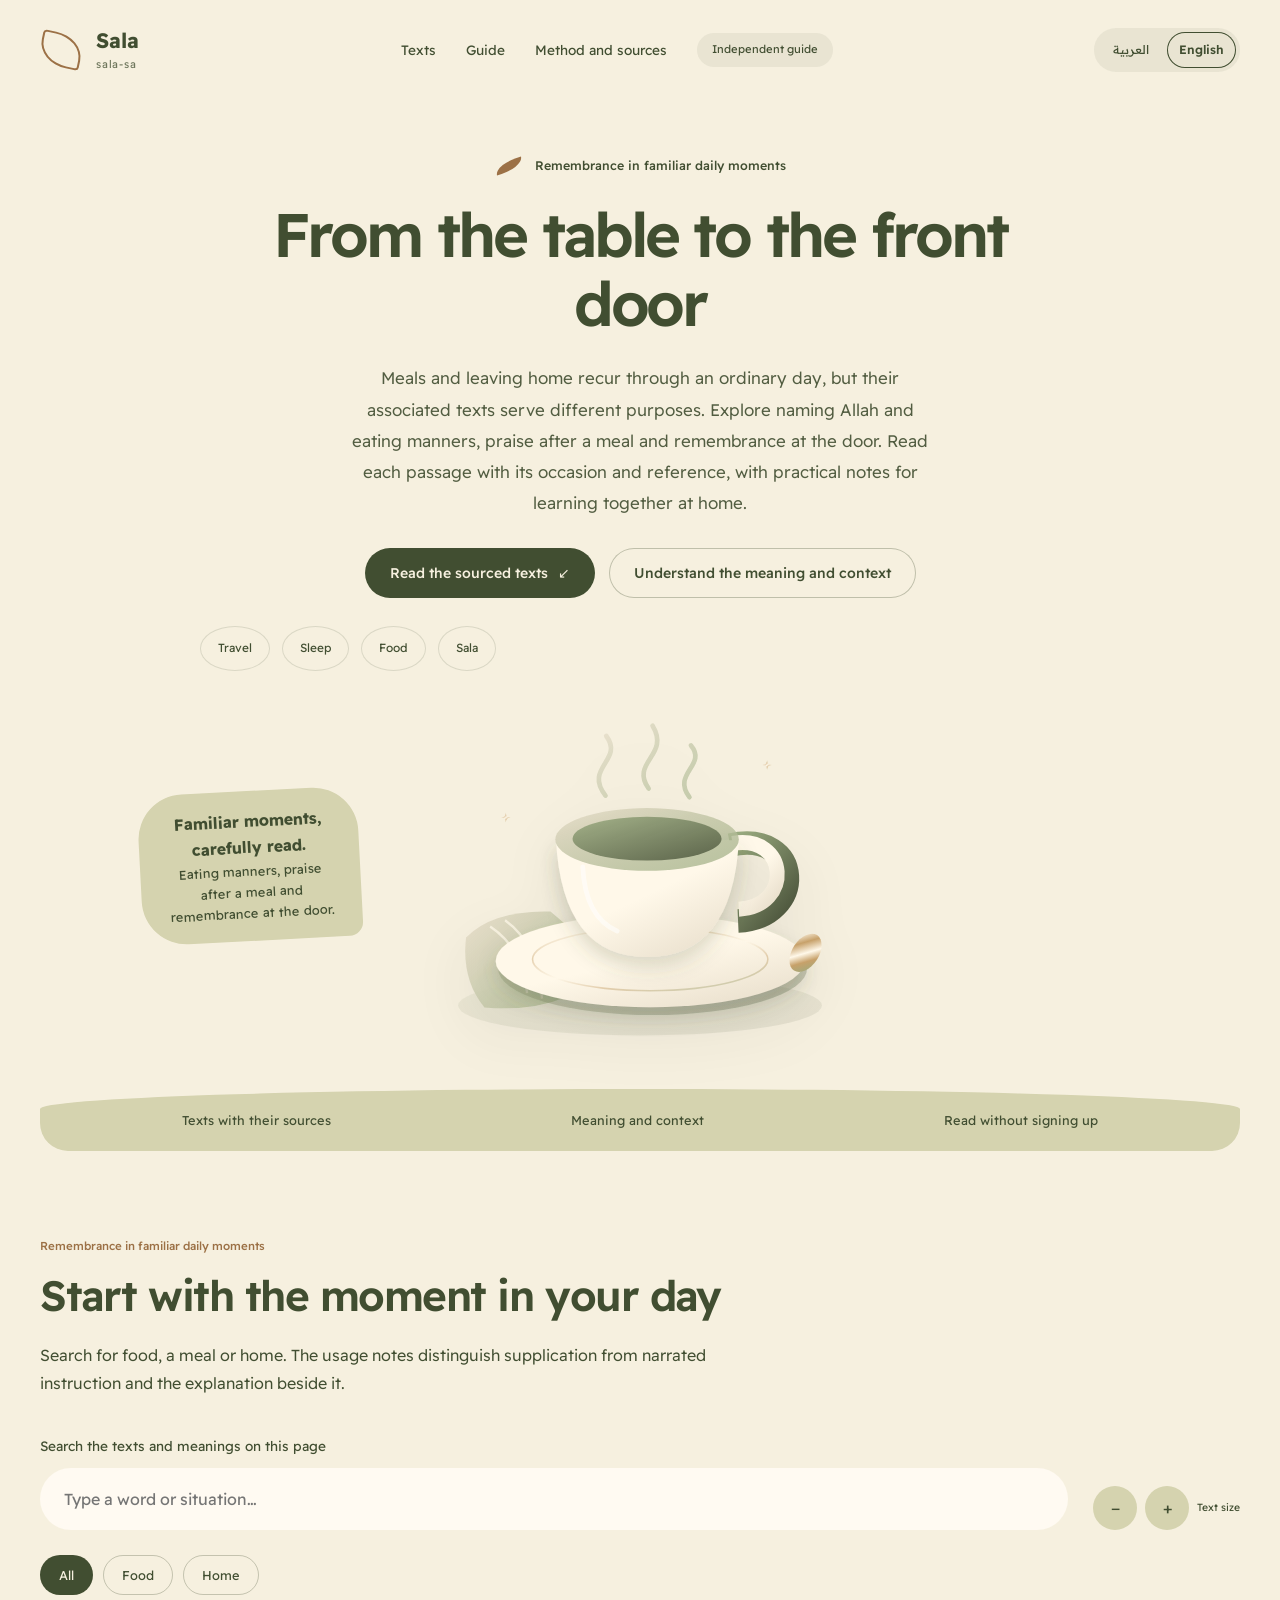
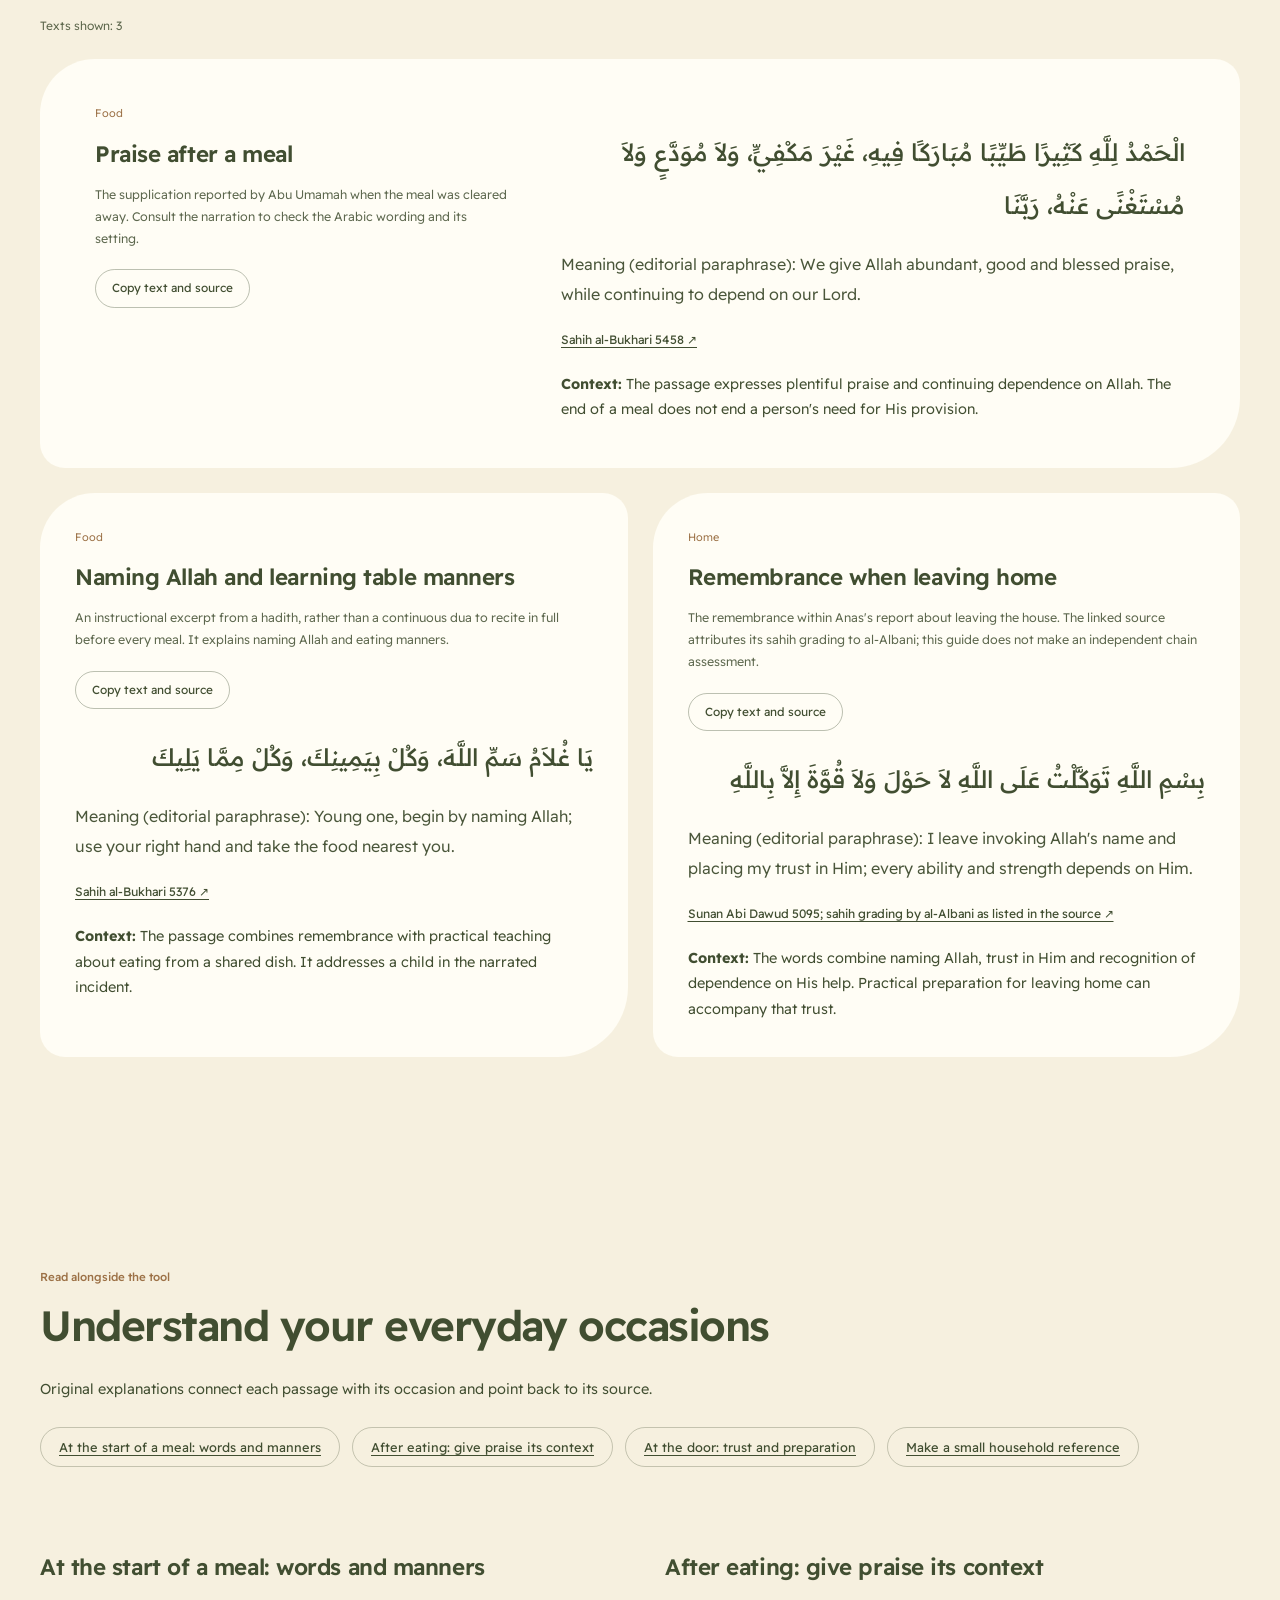
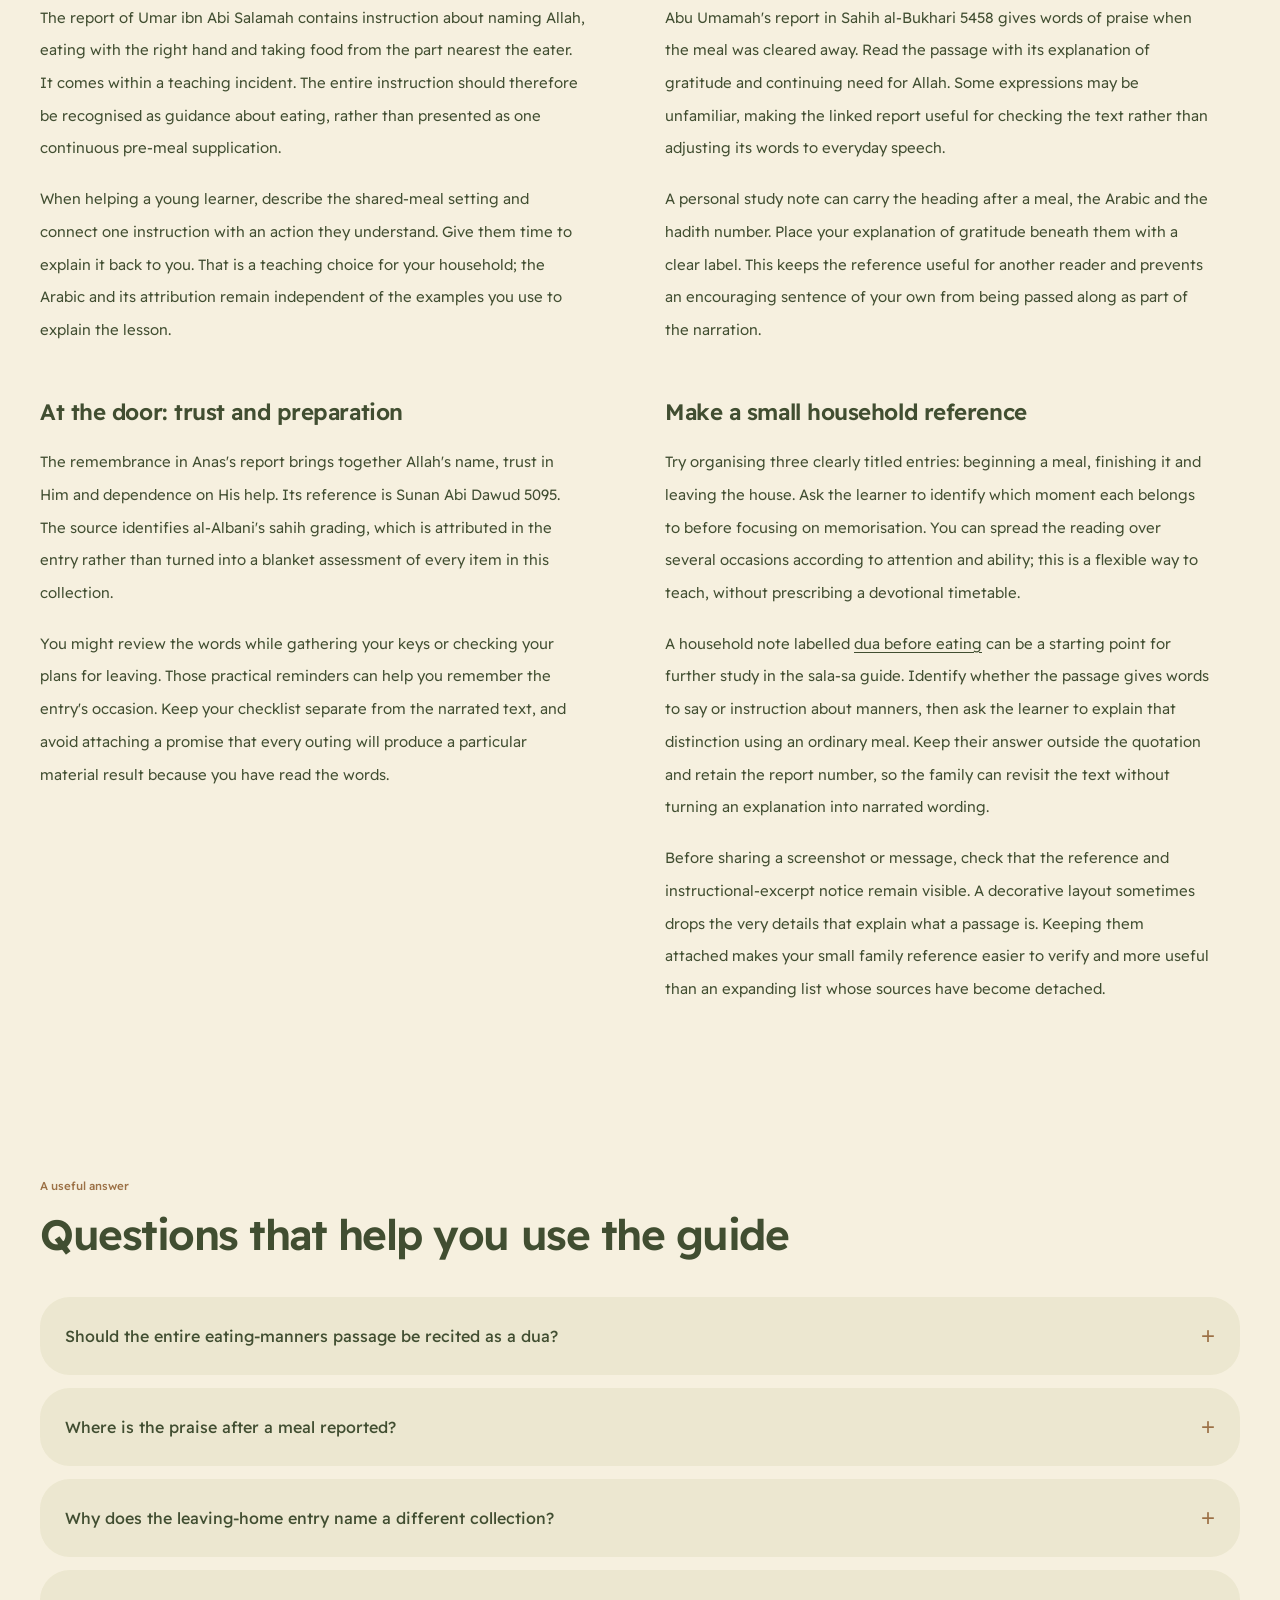
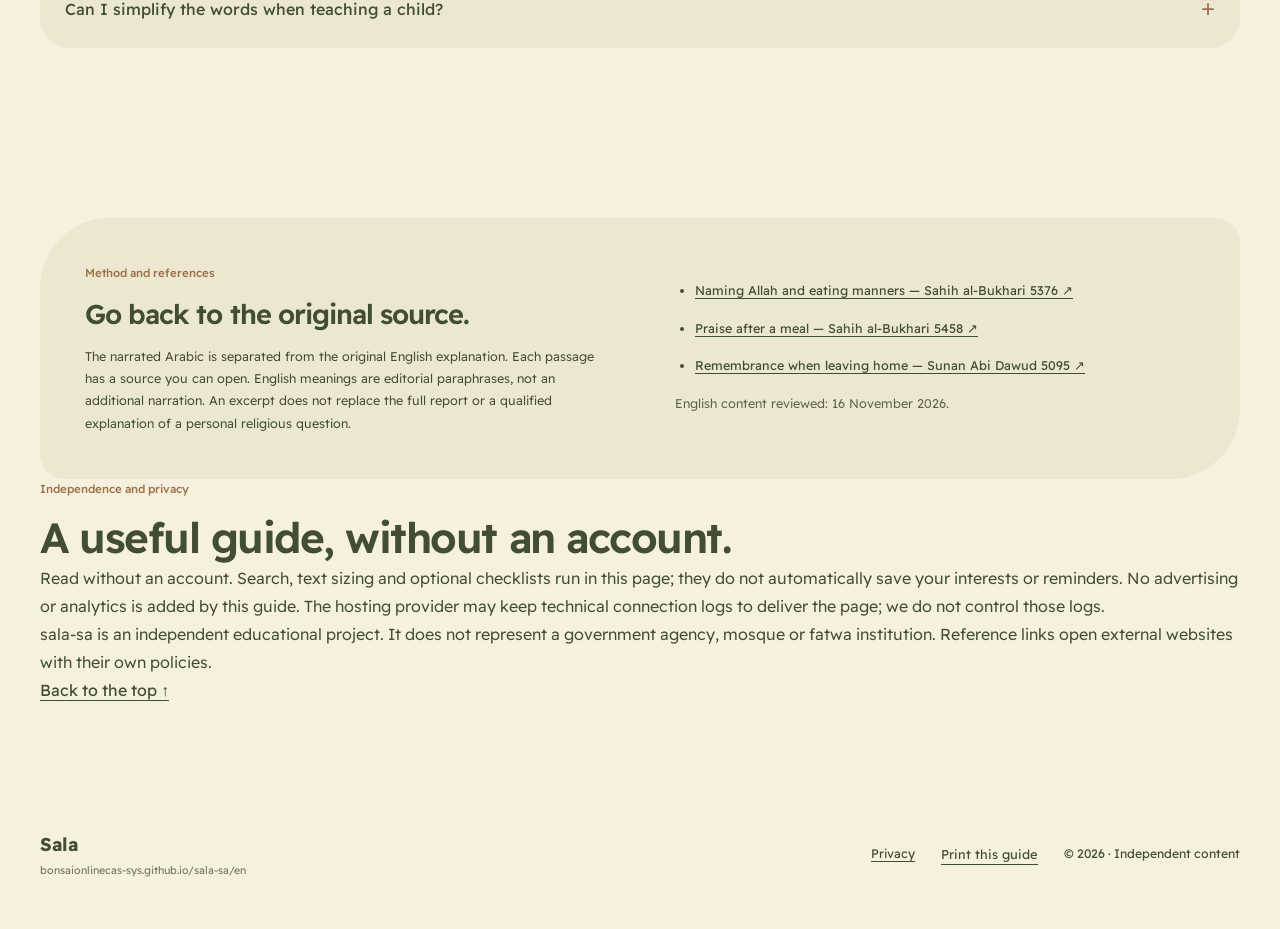
==== commit db3cf630: "Integrate unique main-project references in both guide languages" ====
--- a/en/index.html
+++ b/en/index.html
@@ -1,2 +1,2 @@
 <!doctype html>
-<html lang="en" dir="ltr"><head><meta charset="utf-8"><meta name="viewport" content="width=device-width,initial-scale=1"><title>Meal and Leaving-Home Duas: Words, Manners and Sources | sala-sa</title><meta name="description" content="Meals and leaving home recur through an ordinary day, but their associated texts serve different purposes. Explore naming Allah and eating manners, praise after a meal and remembrance at the door. Read each passage with its occasion and reference, with practical notes for learning together at home."><meta name="robots" content="index,follow,max-image-preview:large"><link rel="canonical" href="https://bonsaionlinecas-sys.github.io/sala-sa/en/"><meta name="theme-color" content="#f6f0df"><meta property="og:type" content="website"><meta property="og:title" content="Meal and Leaving-Home Duas: Words, Manners and Sources | sala-sa"><meta property="og:description" content="Meals and leaving home recur through an ordinary day, but their associated texts serve different purposes. Explore naming Allah and eating manners, praise after a meal and remembrance at the door. Read each passage with its occasion and reference, with practical notes for learning together at home."><meta property="og:url" content="https://bonsaionlinecas-sys.github.io/sala-sa/en/"><meta property="og:locale" content="en_US"><meta name="twitter:card" content="summary"><link rel="icon" href="../assets/icon.svg" type="image/svg+xml"><link rel="preload" href="../assets/readex-pro.ttf" as="font" type="font/ttf" crossorigin=""><link rel="stylesheet" href="../assets/style.css"><script type="module" src="../assets/app.en.mjs"></script><meta content="dua before eating, dua after eating, eating manners, leaving home dua, naming Allah before food" name="keywords"><script type="application/ld+json">{"@context":"https://schema.org","@graph":[{"@type":"WebSite","@id":"https://bonsaionlinecas-sys.github.io/sala-sa/#website","url":"https://bonsaionlinecas-sys.github.io/sala-sa/","name":"sala-sa","inLanguage":["ar","en"]},{"@type":"WebPage","@id":"https://bonsaionlinecas-sys.github.io/sala-sa/en/#webpage","url":"https://bonsaionlinecas-sys.github.io/sala-sa/en/","name":"Meal and Leaving-Home Duas: Words, Manners and Sources | sala-sa","description":"Meals and leaving home recur through an ordinary day, but their associated texts serve different purposes. Explore naming Allah and eating manners, praise after a meal and remembrance at the door. Read each passage with its occasion and reference, with practical notes for learning together at home.","inLanguage":"en","dateModified":"2026-11-16","isPartOf":{"@id":"https://bonsaionlinecas-sys.github.io/sala-sa/#website"},"translationOfWork":{"@type":"WebPage","@id":"https://bonsaionlinecas-sys.github.io/sala-sa/#webpage","url":"https://bonsaionlinecas-sys.github.io/sala-sa/","inLanguage":"ar"},"hasPart":[{"@type":"CreativeWork","name":"At the start of a meal: words and manners","url":"https://bonsaionlinecas-sys.github.io/sala-sa/en/#guide-0","inLanguage":"en"},{"@type":"CreativeWork","name":"After eating: give praise its context","url":"https://bonsaionlinecas-sys.github.io/sala-sa/en/#guide-1","inLanguage":"en"},{"@type":"CreativeWork","name":"At the door: trust and preparation","url":"https://bonsaionlinecas-sys.github.io/sala-sa/en/#guide-2","inLanguage":"en"},{"@type":"CreativeWork","name":"Make a small household reference","url":"https://bonsaionlinecas-sys.github.io/sala-sa/en/#guide-3","inLanguage":"en"}]}]}</script><link href="https://bonsaionlinecas-sys.github.io/sala-sa/" hreflang="ar" rel="alternate"><link href="https://bonsaionlinecas-sys.github.io/sala-sa/en/" hreflang="en" rel="alternate"><link href="https://bonsaionlinecas-sys.github.io/sala-sa/" hreflang="x-default" rel="alternate"><link href="../assets/languages.css" data-language-styles="" rel="stylesheet"></head><body class="sala design-2" data-focus="home-and-food"><a href="#main" class="skip">Skip to content</a><header class="site-header wrap"><a class="brand" href="https://bonsaionlinecas-sys.github.io/sala-sa/en/" aria-label="Sala — home"><span class="brand-mark" aria-hidden="true"></span><span><strong>Sala</strong><small>sala-sa</small></span></a><nav class="site-nav" aria-label="Main navigation"><a href="#tool">Texts</a><a href="#guide">Guide</a><a class="nav-method" href="#sources">Method and sources</a><span class="nav-tip">Independent guide</span></nav><nav class="language-switch" aria-label="Language"><a href="https://bonsaionlinecas-sys.github.io/sala-sa/" lang="ar" hreflang="ar" dir="rtl">العربية</a><a href="https://bonsaionlinecas-sys.github.io/sala-sa/en/" lang="en" hreflang="en" aria-current="page">English</a></nav></header><main id="main"><section class="hero wrap" aria-label="Texts and situations" data-composition="daily-rituals"><div class="hero-copy"><p class="eyebrow">Remembrance in familiar daily moments</p><h1>From the table to the front door</h1><p class="hero-intro">Meals and leaving home recur through an ordinary day, but their associated texts serve different purposes. Explore naming Allah and eating manners, praise after a meal and remembrance at the door. Read each passage with its occasion and reference, with practical notes for learning together at home.</p><div class="hero-actions"><a class="btn" href="#tool">Read the sourced texts <span aria-hidden="true">↙</span></a><a class="btn btn-quiet" href="#guide">Understand the meaning and context</a></div><div class="hero-index"><span>Travel</span><span>Sleep</span><span>Food</span><span>Sala</span></div></div><div class="hero-art"><img src="../assets/hero.svg" alt="" width="640" height="560" fetchpriority="high"><p class="art-label">Text · meaning · source</p><aside class="hero-detail"><strong>Familiar moments, carefully read.</strong>Eating manners, praise after a meal and remembrance at the door.</aside></div></section><div class="top-ribbon wrap" aria-label="About this guide"><span>Texts with their sources</span><span>Meaning and context</span><span>Read without signing up</span></div><section id="tool" class="section wrap"><div class="section-head"><span class="section-kicker">Remembrance in familiar daily moments</span><h2>Start with the moment in your day</h2><p>Search for food, a meal or home. The usage notes distinguish supplication from narrated instruction and the explanation beside it.</p></div><div class="library-tools"><div class="search-field"><label for="library-search">Search the texts and meanings on this page</label><input type="search" disabled id="library-search" placeholder="Type a word or situation…" autocomplete="off"></div><div class="reading-actions" aria-label="Quoted-text size"><button disabled type="button" data-font-size="-0.1" aria-label="Smaller text">−</button><button disabled type="button" data-font-size="0.1" aria-label="Larger text">+</button><span id="reading-status" role="status">Text size</span></div></div><div class="filters" role="group" aria-label="Filter situations"><button disabled type="button" class="chip" data-situation-filter="all" aria-pressed="true">All</button><button disabled type="button" class="chip" data-situation-filter="food" aria-pressed="false">Food</button><button disabled type="button" class="chip" data-situation-filter="home" aria-pressed="false">Home</button></div><p class="search-status" id="search-status" role="status">Texts shown: 3</p><div class="library-list"><article class="library-entry featured" id="entry-meal-thanks" data-entry="meal-thanks" data-situation="food"><div><p class="entry-kicker">Food</p><h3>Praise after a meal</h3><p class="entry-usage">The supplication reported by Abu Umamah when the meal was cleared away. Consult the narration to check the Arabic wording and its setting.</p><button type="button" class="entry-copy" data-copy="citation-meal-thanks">Copy text and source</button></div><div><div id="citation-meal-thanks"><p class="citation-text" lang="ar" dir="rtl">الْحَمْدُ لِلَّهِ كَثِيرًا طَيِّبًا مُبَارَكًا فِيهِ، غَيْرَ مَكْفِيٍّ، وَلاَ مُوَدَّعٍ وَلاَ مُسْتَغْنًى عَنْهُ، رَبَّنَا</p><p class="english-meaning">Meaning (editorial paraphrase): We give Allah abundant, good and blessed praise, while continuing to depend on our Lord.</p><a class="source-label" href="https://sunnah.com/bukhari:5458" target="_blank" rel="noopener noreferrer">Sahih al-Bukhari 5458 ↗</a></div><p class="entry-meaning"><strong>Context:</strong> The passage expresses plentiful praise and continuing dependence on Allah. The end of a meal does not end a person's need for His provision.</p></div></article><article class="library-entry" id="entry-food-manners" data-entry="food-manners" data-situation="food"><div><p class="entry-kicker">Food</p><h3>Naming Allah and learning table manners</h3><p class="entry-usage">An instructional excerpt from a hadith, rather than a continuous dua to recite in full before every meal. It explains naming Allah and eating manners.</p><button type="button" class="entry-copy" data-copy="citation-food-manners">Copy text and source</button></div><div><div id="citation-food-manners"><p class="citation-text" lang="ar" dir="rtl">يَا غُلاَمُ سَمِّ اللَّهَ، وَكُلْ بِيَمِينِكَ، وَكُلْ مِمَّا يَلِيكَ</p><p class="english-meaning">Meaning (editorial paraphrase): Young one, begin by naming Allah; use your right hand and take the food nearest you.</p><a class="source-label" href="https://sunnah.com/bukhari:5376" target="_blank" rel="noopener noreferrer">Sahih al-Bukhari 5376 ↗</a></div><p class="entry-meaning"><strong>Context:</strong> The passage combines remembrance with practical teaching about eating from a shared dish. It addresses a child in the narrated incident.</p></div></article><article class="library-entry" id="entry-home-exit" data-entry="home-exit" data-situation="home"><div><p class="entry-kicker">Home</p><h3>Remembrance when leaving home</h3><p class="entry-usage">The remembrance within Anas's report about leaving the house. The linked source attributes its sahih grading to al-Albani; this guide does not make an independent chain assessment.</p><button type="button" class="entry-copy" data-copy="citation-home-exit">Copy text and source</button></div><div><div id="citation-home-exit"><p class="citation-text" lang="ar" dir="rtl">بِسْمِ اللَّهِ تَوَكَّلْتُ عَلَى اللَّهِ لاَ حَوْلَ وَلاَ قُوَّةَ إِلاَّ بِاللَّهِ</p><p class="english-meaning">Meaning (editorial paraphrase): I leave invoking Allah's name and placing my trust in Him; every ability and strength depends on Him.</p><a class="source-label" href="https://sunnah.com/abudawud:5095" target="_blank" rel="noopener noreferrer">Sunan Abi Dawud 5095; sahih grading by al-Albani as listed in the source ↗</a></div><p class="entry-meaning"><strong>Context:</strong> The words combine naming Allah, trust in Him and recognition of dependence on His help. Practical preparation for leaving home can accompany that trust.</p></div></article></div><p class="copy-status" id="copy-status" role="status"></p><noscript><p>Texts and sources remain visible without JavaScript. Enable it to search, filter and use the reading controls.</p></noscript></section><section id="guide" class="section wrap"><div class="guide-layout"><div class="guide-title"><span class="section-kicker">Read alongside the tool</span><h2>Understand your everyday occasions</h2><p>Original explanations connect each passage with its occasion and point back to its source.</p><div class="reading-strip"><a class="chip" href="#guide-0">At the start of a meal: words and manners</a><a class="chip" href="#guide-1">After eating: give praise its context</a><a class="chip" href="#guide-2">At the door: trust and preparation</a><a class="chip" href="#guide-3">Make a small household reference</a></div></div><div class="guide-list"><article class="guide-article" id="guide-0"><h3>At the start of a meal: words and manners</h3><p>The report of Umar ibn Abi Salamah contains instruction about naming Allah, eating with the right hand and taking food from the part nearest the eater. It comes within a teaching incident. The entire instruction should therefore be recognised as guidance about eating, rather than presented as one continuous pre-meal supplication.</p><p>When helping a young learner, describe the shared-meal setting and connect one instruction with an action they understand. Give them time to explain it back to you. That is a teaching choice for your household; the Arabic and its attribution remain independent of the examples you use to explain the lesson.</p></article><article class="guide-article" id="guide-1"><h3>After eating: give praise its context</h3><p>Abu Umamah's report in Sahih al-Bukhari 5458 gives words of praise when the meal was cleared away. Read the passage with its explanation of gratitude and continuing need for Allah. Some expressions may be unfamiliar, making the linked report useful for checking the text rather than adjusting its words to everyday speech.</p><p>A personal study note can carry the heading after a meal, the Arabic and the hadith number. Place your explanation of gratitude beneath them with a clear label. This keeps the reference useful for another reader and prevents an encouraging sentence of your own from being passed along as part of the narration.</p></article><article class="guide-article" id="guide-2"><h3>At the door: trust and preparation</h3><p>The remembrance in Anas's report brings together Allah's name, trust in Him and dependence on His help. Its reference is Sunan Abi Dawud 5095. The source identifies al-Albani's sahih grading, which is attributed in the entry rather than turned into a blanket assessment of every item in this collection.</p><p>You might review the words while gathering your keys or checking your plans for leaving. Those practical reminders can help you remember the entry's occasion. Keep your checklist separate from the narrated text, and avoid attaching a promise that every outing will produce a particular material result because you have read the words.</p></article><article class="guide-article" id="guide-3"><h3>Make a small household reference</h3><p>Try organising three clearly titled entries: beginning a meal, finishing it and leaving the house. Ask the learner to identify which moment each belongs to before focusing on memorisation. You can spread the reading over several occasions according to attention and ability; this is a flexible way to teach, without prescribing a devotional timetable.</p><p>Before sharing a screenshot or message, check that the reference and instructional-excerpt notice remain visible. A decorative layout sometimes drops the very details that explain what a passage is. Keeping them attached makes your small family reference easier to verify and more useful than an expanding list whose sources have become detached.</p></article></div></div></section><section id="faq" class="section wrap"><div class="section-head"><span class="section-kicker">A useful answer</span><h2 id="faq-title">Questions that help you use the guide</h2></div><div class="faq-list"><details><summary>Should the entire eating-manners passage be recited as a dua?</summary><p>Sahih al-Bukhari 5376 records an instruction. The entry explains naming Allah and eating manners, while its usage note identifies the kind of passage being shown.</p></details><details><summary>Where is the praise after a meal reported?</summary><p>The displayed passage comes from Abu Umamah's report in Sahih al-Bukhari 5458. Use the direct reference when comparing another copy.</p></details><details><summary>Why does the leaving-home entry name a different collection?</summary><p>Its reference is Sunan Abi Dawud 5095. The entry preserves the collection name and attributes the grading as listed by the linked source.</p></details><details><summary>Can I simplify the words when teaching a child?</summary><p>Explain the meaning in language the child understands, while keeping the quoted Arabic as its source gives it. Label your explanation so that it can be distinguished from the narration.</p></details></div></section><section id="sources" class="section wrap"><div class="sources-layout"><div><span class="section-kicker">Method and references</span><h2>Go back to the original source.</h2><p>The narrated Arabic is separated from the original English explanation. Each passage has a source you can open. English meanings are editorial paraphrases, not an additional narration. An excerpt does not replace the full report or a qualified explanation of a personal religious question.</p></div><div><ul class="source-list"><li><a href="https://sunnah.com/bukhari:5376" target="_blank" rel="noopener noreferrer">Naming Allah and eating manners — Sahih al-Bukhari 5376 ↗</a></li><li><a href="https://sunnah.com/bukhari:5458" target="_blank" rel="noopener noreferrer">Praise after a meal — Sahih al-Bukhari 5458 ↗</a></li><li><a href="https://sunnah.com/abudawud:5095" target="_blank" rel="noopener noreferrer">Remembrance when leaving home — Sunan Abi Dawud 5095 ↗</a></li></ul><p class="small-note">English content reviewed: 16 November 2026.</p></div></div><div class="privacy-block" id="privacy"><span class="section-kicker">Independence and privacy</span><h2>A useful guide, without an account.</h2><p>Read without an account. Search, text sizing and optional checklists run in this page; they do not automatically save your interests or reminders. No advertising or analytics is added by this guide. The hosting provider may keep technical connection logs to deliver the page; we do not control those logs.</p><p>sala-sa is an independent educational project. It does not represent a government agency, mosque or fatwa institution. Reference links open external websites with their own policies.</p><a href="#main">Back to the top ↑</a></div></section></main><footer class="site-footer wrap"><div><strong>Sala</strong><small>bonsaionlinecas-sys.github.io/sala-sa/en</small></div><div class="footer-actions"><a href="#privacy">Privacy</a><button disabled type="button" class="text-button" id="print-page">Print this guide</button><span>© 2026 · Independent content</span></div></footer></body></html>+<html lang="en" dir="ltr"><head><meta charset="utf-8"><meta name="viewport" content="width=device-width,initial-scale=1"><title>Meal and Leaving-Home Duas: Words, Manners and Sources | sala-sa</title><meta name="description" content="Meals and leaving home recur through an ordinary day, but their associated texts serve different purposes. Explore naming Allah and eating manners, praise after a meal and remembrance at the door. Read each passage with its occasion and reference, with practical notes for learning together at home."><meta name="robots" content="index,follow,max-image-preview:large"><link rel="canonical" href="https://bonsaionlinecas-sys.github.io/sala-sa/en/"><meta name="theme-color" content="#f6f0df"><meta property="og:type" content="website"><meta property="og:title" content="Meal and Leaving-Home Duas: Words, Manners and Sources | sala-sa"><meta property="og:description" content="Meals and leaving home recur through an ordinary day, but their associated texts serve different purposes. Explore naming Allah and eating manners, praise after a meal and remembrance at the door. Read each passage with its occasion and reference, with practical notes for learning together at home."><meta property="og:url" content="https://bonsaionlinecas-sys.github.io/sala-sa/en/"><meta property="og:locale" content="en_US"><meta name="twitter:card" content="summary"><link rel="icon" href="../assets/icon.svg" type="image/svg+xml"><link rel="preload" href="../assets/readex-pro.ttf" as="font" type="font/ttf" crossorigin=""><link rel="stylesheet" href="../assets/style.css"><script type="module" src="../assets/app.en.mjs"></script><meta content="dua before eating, dua after eating, eating manners, leaving home dua, naming Allah before food" name="keywords"><script type="application/ld+json">{"@context":"https://schema.org","@graph":[{"@type":"WebSite","@id":"https://bonsaionlinecas-sys.github.io/sala-sa/#website","url":"https://bonsaionlinecas-sys.github.io/sala-sa/","name":"sala-sa","inLanguage":["ar","en"]},{"@type":"WebPage","@id":"https://bonsaionlinecas-sys.github.io/sala-sa/en/#webpage","url":"https://bonsaionlinecas-sys.github.io/sala-sa/en/","name":"Meal and Leaving-Home Duas: Words, Manners and Sources | sala-sa","description":"Meals and leaving home recur through an ordinary day, but their associated texts serve different purposes. Explore naming Allah and eating manners, praise after a meal and remembrance at the door. Read each passage with its occasion and reference, with practical notes for learning together at home.","inLanguage":"en","dateModified":"2026-11-16","isPartOf":{"@id":"https://bonsaionlinecas-sys.github.io/sala-sa/#website"},"translationOfWork":{"@type":"WebPage","@id":"https://bonsaionlinecas-sys.github.io/sala-sa/#webpage","url":"https://bonsaionlinecas-sys.github.io/sala-sa/","inLanguage":"ar"},"hasPart":[{"@type":"CreativeWork","name":"At the start of a meal: words and manners","url":"https://bonsaionlinecas-sys.github.io/sala-sa/en/#guide-0","inLanguage":"en"},{"@type":"CreativeWork","name":"After eating: give praise its context","url":"https://bonsaionlinecas-sys.github.io/sala-sa/en/#guide-1","inLanguage":"en"},{"@type":"CreativeWork","name":"At the door: trust and preparation","url":"https://bonsaionlinecas-sys.github.io/sala-sa/en/#guide-2","inLanguage":"en"},{"@type":"CreativeWork","name":"Make a small household reference","url":"https://bonsaionlinecas-sys.github.io/sala-sa/en/#guide-3","inLanguage":"en"}]}]}</script><link href="https://bonsaionlinecas-sys.github.io/sala-sa/" hreflang="ar" rel="alternate"><link href="https://bonsaionlinecas-sys.github.io/sala-sa/en/" hreflang="en" rel="alternate"><link href="https://bonsaionlinecas-sys.github.io/sala-sa/" hreflang="x-default" rel="alternate"><link href="../assets/languages.css" data-language-styles="" rel="stylesheet"></head><body class="sala design-2" data-focus="home-and-food"><a href="#main" class="skip">Skip to content</a><header class="site-header wrap"><a class="brand" href="https://bonsaionlinecas-sys.github.io/sala-sa/en/" aria-label="Sala — home"><span class="brand-mark" aria-hidden="true"></span><span><strong>Sala</strong><small>sala-sa</small></span></a><nav class="site-nav" aria-label="Main navigation"><a href="#tool">Texts</a><a href="#guide">Guide</a><a class="nav-method" href="#sources">Method and sources</a><span class="nav-tip">Independent guide</span></nav><nav class="language-switch" aria-label="Language"><a href="https://bonsaionlinecas-sys.github.io/sala-sa/" lang="ar" hreflang="ar" dir="rtl">العربية</a><a href="https://bonsaionlinecas-sys.github.io/sala-sa/en/" lang="en" hreflang="en" aria-current="page">English</a></nav></header><main id="main"><section class="hero wrap" aria-label="Texts and situations" data-composition="daily-rituals"><div class="hero-copy"><p class="eyebrow">Remembrance in familiar daily moments</p><h1>From the table to the front door</h1><p class="hero-intro">Meals and leaving home recur through an ordinary day, but their associated texts serve different purposes. Explore naming Allah and eating manners, praise after a meal and remembrance at the door. Read each passage with its occasion and reference, with practical notes for learning together at home.</p><div class="hero-actions"><a class="btn" href="#tool">Read the sourced texts <span aria-hidden="true">↙</span></a><a class="btn btn-quiet" href="#guide">Understand the meaning and context</a></div><div class="hero-index"><span>Travel</span><span>Sleep</span><span>Food</span><span>Sala</span></div></div><div class="hero-art"><img src="../assets/hero.svg" alt="" width="640" height="560" fetchpriority="high"><p class="art-label">Text · meaning · source</p><aside class="hero-detail"><strong>Familiar moments, carefully read.</strong>Eating manners, praise after a meal and remembrance at the door.</aside></div></section><div class="top-ribbon wrap" aria-label="About this guide"><span>Texts with their sources</span><span>Meaning and context</span><span>Read without signing up</span></div><section id="tool" class="section wrap"><div class="section-head"><span class="section-kicker">Remembrance in familiar daily moments</span><h2>Start with the moment in your day</h2><p>Search for food, a meal or home. The usage notes distinguish supplication from narrated instruction and the explanation beside it.</p></div><div class="library-tools"><div class="search-field"><label for="library-search">Search the texts and meanings on this page</label><input type="search" disabled id="library-search" placeholder="Type a word or situation…" autocomplete="off"></div><div class="reading-actions" aria-label="Quoted-text size"><button disabled type="button" data-font-size="-0.1" aria-label="Smaller text">−</button><button disabled type="button" data-font-size="0.1" aria-label="Larger text">+</button><span id="reading-status" role="status">Text size</span></div></div><div class="filters" role="group" aria-label="Filter situations"><button disabled type="button" class="chip" data-situation-filter="all" aria-pressed="true">All</button><button disabled type="button" class="chip" data-situation-filter="food" aria-pressed="false">Food</button><button disabled type="button" class="chip" data-situation-filter="home" aria-pressed="false">Home</button></div><p class="search-status" id="search-status" role="status">Texts shown: 3</p><div class="library-list"><article class="library-entry featured" id="entry-meal-thanks" data-entry="meal-thanks" data-situation="food"><div><p class="entry-kicker">Food</p><h3>Praise after a meal</h3><p class="entry-usage">The supplication reported by Abu Umamah when the meal was cleared away. Consult the narration to check the Arabic wording and its setting.</p><button type="button" class="entry-copy" data-copy="citation-meal-thanks">Copy text and source</button></div><div><div id="citation-meal-thanks"><p class="citation-text" lang="ar" dir="rtl">الْحَمْدُ لِلَّهِ كَثِيرًا طَيِّبًا مُبَارَكًا فِيهِ، غَيْرَ مَكْفِيٍّ، وَلاَ مُوَدَّعٍ وَلاَ مُسْتَغْنًى عَنْهُ، رَبَّنَا</p><p class="english-meaning">Meaning (editorial paraphrase): We give Allah abundant, good and blessed praise, while continuing to depend on our Lord.</p><a class="source-label" href="https://sunnah.com/bukhari:5458" target="_blank" rel="noopener noreferrer">Sahih al-Bukhari 5458 ↗</a></div><p class="entry-meaning"><strong>Context:</strong> The passage expresses plentiful praise and continuing dependence on Allah. The end of a meal does not end a person's need for His provision.</p></div></article><article class="library-entry" id="entry-food-manners" data-entry="food-manners" data-situation="food"><div><p class="entry-kicker">Food</p><h3>Naming Allah and learning table manners</h3><p class="entry-usage">An instructional excerpt from a hadith, rather than a continuous dua to recite in full before every meal. It explains naming Allah and eating manners.</p><button type="button" class="entry-copy" data-copy="citation-food-manners">Copy text and source</button></div><div><div id="citation-food-manners"><p class="citation-text" lang="ar" dir="rtl">يَا غُلاَمُ سَمِّ اللَّهَ، وَكُلْ بِيَمِينِكَ، وَكُلْ مِمَّا يَلِيكَ</p><p class="english-meaning">Meaning (editorial paraphrase): Young one, begin by naming Allah; use your right hand and take the food nearest you.</p><a class="source-label" href="https://sunnah.com/bukhari:5376" target="_blank" rel="noopener noreferrer">Sahih al-Bukhari 5376 ↗</a></div><p class="entry-meaning"><strong>Context:</strong> The passage combines remembrance with practical teaching about eating from a shared dish. It addresses a child in the narrated incident.</p></div></article><article class="library-entry" id="entry-home-exit" data-entry="home-exit" data-situation="home"><div><p class="entry-kicker">Home</p><h3>Remembrance when leaving home</h3><p class="entry-usage">The remembrance within Anas's report about leaving the house. The linked source attributes its sahih grading to al-Albani; this guide does not make an independent chain assessment.</p><button type="button" class="entry-copy" data-copy="citation-home-exit">Copy text and source</button></div><div><div id="citation-home-exit"><p class="citation-text" lang="ar" dir="rtl">بِسْمِ اللَّهِ تَوَكَّلْتُ عَلَى اللَّهِ لاَ حَوْلَ وَلاَ قُوَّةَ إِلاَّ بِاللَّهِ</p><p class="english-meaning">Meaning (editorial paraphrase): I leave invoking Allah's name and placing my trust in Him; every ability and strength depends on Him.</p><a class="source-label" href="https://sunnah.com/abudawud:5095" target="_blank" rel="noopener noreferrer">Sunan Abi Dawud 5095; sahih grading by al-Albani as listed in the source ↗</a></div><p class="entry-meaning"><strong>Context:</strong> The words combine naming Allah, trust in Him and recognition of dependence on His help. Practical preparation for leaving home can accompany that trust.</p></div></article></div><p class="copy-status" id="copy-status" role="status"></p><noscript><p>Texts and sources remain visible without JavaScript. Enable it to search, filter and use the reading controls.</p></noscript></section><section id="guide" class="section wrap"><div class="guide-layout"><div class="guide-title"><span class="section-kicker">Read alongside the tool</span><h2>Understand your everyday occasions</h2><p>Original explanations connect each passage with its occasion and point back to its source.</p><div class="reading-strip"><a class="chip" href="#guide-0">At the start of a meal: words and manners</a><a class="chip" href="#guide-1">After eating: give praise its context</a><a class="chip" href="#guide-2">At the door: trust and preparation</a><a class="chip" href="#guide-3">Make a small household reference</a></div></div><div class="guide-list"><article class="guide-article" id="guide-0"><h3>At the start of a meal: words and manners</h3><p>The report of Umar ibn Abi Salamah contains instruction about naming Allah, eating with the right hand and taking food from the part nearest the eater. It comes within a teaching incident. The entire instruction should therefore be recognised as guidance about eating, rather than presented as one continuous pre-meal supplication.</p><p>When helping a young learner, describe the shared-meal setting and connect one instruction with an action they understand. Give them time to explain it back to you. That is a teaching choice for your household; the Arabic and its attribution remain independent of the examples you use to explain the lesson.</p></article><article class="guide-article" id="guide-1"><h3>After eating: give praise its context</h3><p>Abu Umamah's report in Sahih al-Bukhari 5458 gives words of praise when the meal was cleared away. Read the passage with its explanation of gratitude and continuing need for Allah. Some expressions may be unfamiliar, making the linked report useful for checking the text rather than adjusting its words to everyday speech.</p><p>A personal study note can carry the heading after a meal, the Arabic and the hadith number. Place your explanation of gratitude beneath them with a clear label. This keeps the reference useful for another reader and prevents an encouraging sentence of your own from being passed along as part of the narration.</p></article><article class="guide-article" id="guide-2"><h3>At the door: trust and preparation</h3><p>The remembrance in Anas's report brings together Allah's name, trust in Him and dependence on His help. Its reference is Sunan Abi Dawud 5095. The source identifies al-Albani's sahih grading, which is attributed in the entry rather than turned into a blanket assessment of every item in this collection.</p><p>You might review the words while gathering your keys or checking your plans for leaving. Those practical reminders can help you remember the entry's occasion. Keep your checklist separate from the narrated text, and avoid attaching a promise that every outing will produce a particular material result because you have read the words.</p></article><article class="guide-article" id="guide-3"><h3>Make a small household reference</h3><p>Try organising three clearly titled entries: beginning a meal, finishing it and leaving the house. Ask the learner to identify which moment each belongs to before focusing on memorisation. You can spread the reading over several occasions according to attention and ability; this is a flexible way to teach, without prescribing a devotional timetable.</p><p data-project-reference="sala-sa">A household note labelled <a style="text-decoration:underline;text-underline-offset:.2em" href="https://sala-sa.com/en/">dua before eating</a> can be a starting point for further study in the sala-sa guide. Identify whether the passage gives words to say or instruction about manners, then ask the learner to explain that distinction using an ordinary meal. Keep their answer outside the quotation and retain the report number, so the family can revisit the text without turning an explanation into narrated wording.</p><p>Before sharing a screenshot or message, check that the reference and instructional-excerpt notice remain visible. A decorative layout sometimes drops the very details that explain what a passage is. Keeping them attached makes your small family reference easier to verify and more useful than an expanding list whose sources have become detached.</p></article></div></div></section><section id="faq" class="section wrap"><div class="section-head"><span class="section-kicker">A useful answer</span><h2 id="faq-title">Questions that help you use the guide</h2></div><div class="faq-list"><details><summary>Should the entire eating-manners passage be recited as a dua?</summary><p>Sahih al-Bukhari 5376 records an instruction. The entry explains naming Allah and eating manners, while its usage note identifies the kind of passage being shown.</p></details><details><summary>Where is the praise after a meal reported?</summary><p>The displayed passage comes from Abu Umamah's report in Sahih al-Bukhari 5458. Use the direct reference when comparing another copy.</p></details><details><summary>Why does the leaving-home entry name a different collection?</summary><p>Its reference is Sunan Abi Dawud 5095. The entry preserves the collection name and attributes the grading as listed by the linked source.</p></details><details><summary>Can I simplify the words when teaching a child?</summary><p>Explain the meaning in language the child understands, while keeping the quoted Arabic as its source gives it. Label your explanation so that it can be distinguished from the narration.</p></details></div></section><section id="sources" class="section wrap"><div class="sources-layout"><div><span class="section-kicker">Method and references</span><h2>Go back to the original source.</h2><p>The narrated Arabic is separated from the original English explanation. Each passage has a source you can open. English meanings are editorial paraphrases, not an additional narration. An excerpt does not replace the full report or a qualified explanation of a personal religious question.</p></div><div><ul class="source-list"><li><a href="https://sunnah.com/bukhari:5376" target="_blank" rel="noopener noreferrer">Naming Allah and eating manners — Sahih al-Bukhari 5376 ↗</a></li><li><a href="https://sunnah.com/bukhari:5458" target="_blank" rel="noopener noreferrer">Praise after a meal — Sahih al-Bukhari 5458 ↗</a></li><li><a href="https://sunnah.com/abudawud:5095" target="_blank" rel="noopener noreferrer">Remembrance when leaving home — Sunan Abi Dawud 5095 ↗</a></li></ul><p class="small-note">English content reviewed: 16 November 2026.</p></div></div><div class="privacy-block" id="privacy"><span class="section-kicker">Independence and privacy</span><h2>A useful guide, without an account.</h2><p>Read without an account. Search, text sizing and optional checklists run in this page; they do not automatically save your interests or reminders. No advertising or analytics is added by this guide. The hosting provider may keep technical connection logs to deliver the page; we do not control those logs.</p><p>sala-sa is an independent educational project. It does not represent a government agency, mosque or fatwa institution. Reference links open external websites with their own policies.</p><a href="#main">Back to the top ↑</a></div></section></main><footer class="site-footer wrap"><div><strong>Sala</strong><small>bonsaionlinecas-sys.github.io/sala-sa/en</small></div><div class="footer-actions"><a href="#privacy">Privacy</a><button disabled type="button" class="text-button" id="print-page">Print this guide</button><span>© 2026 · Independent content</span></div></footer></body></html>
